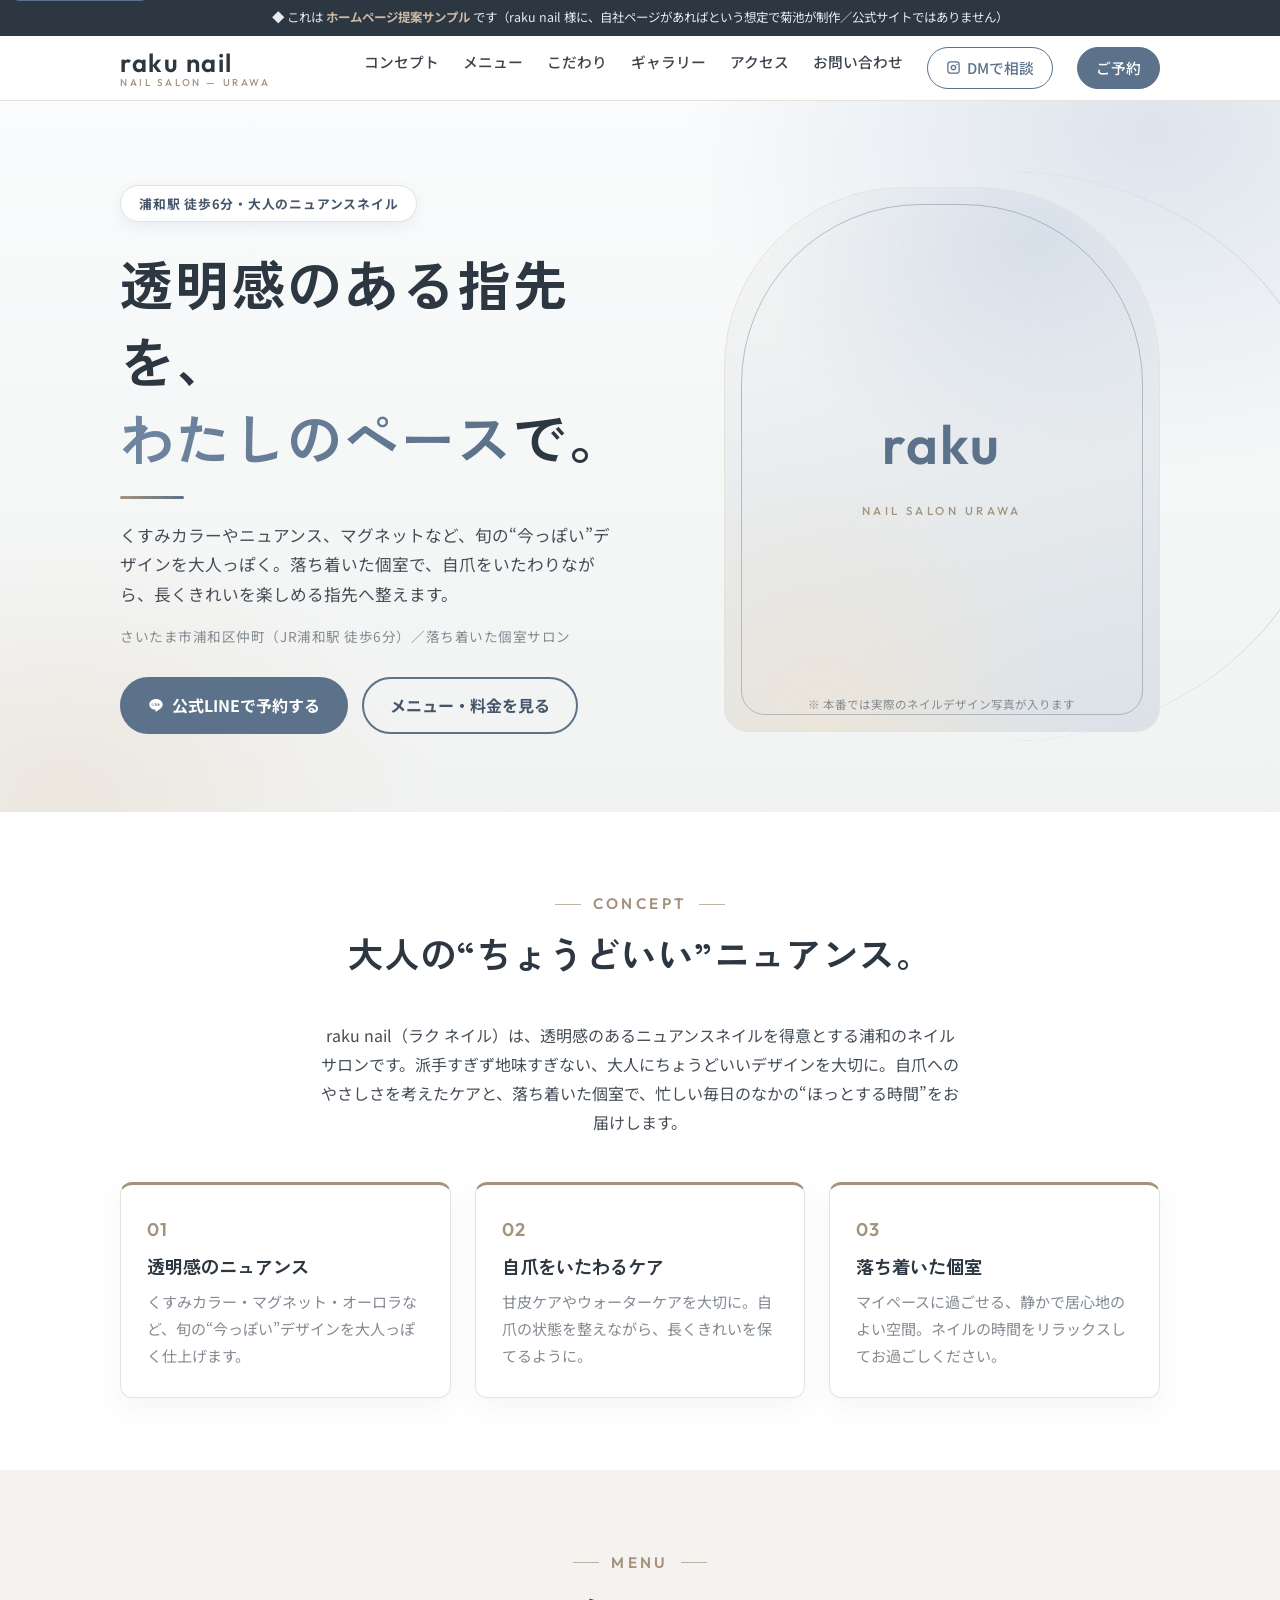
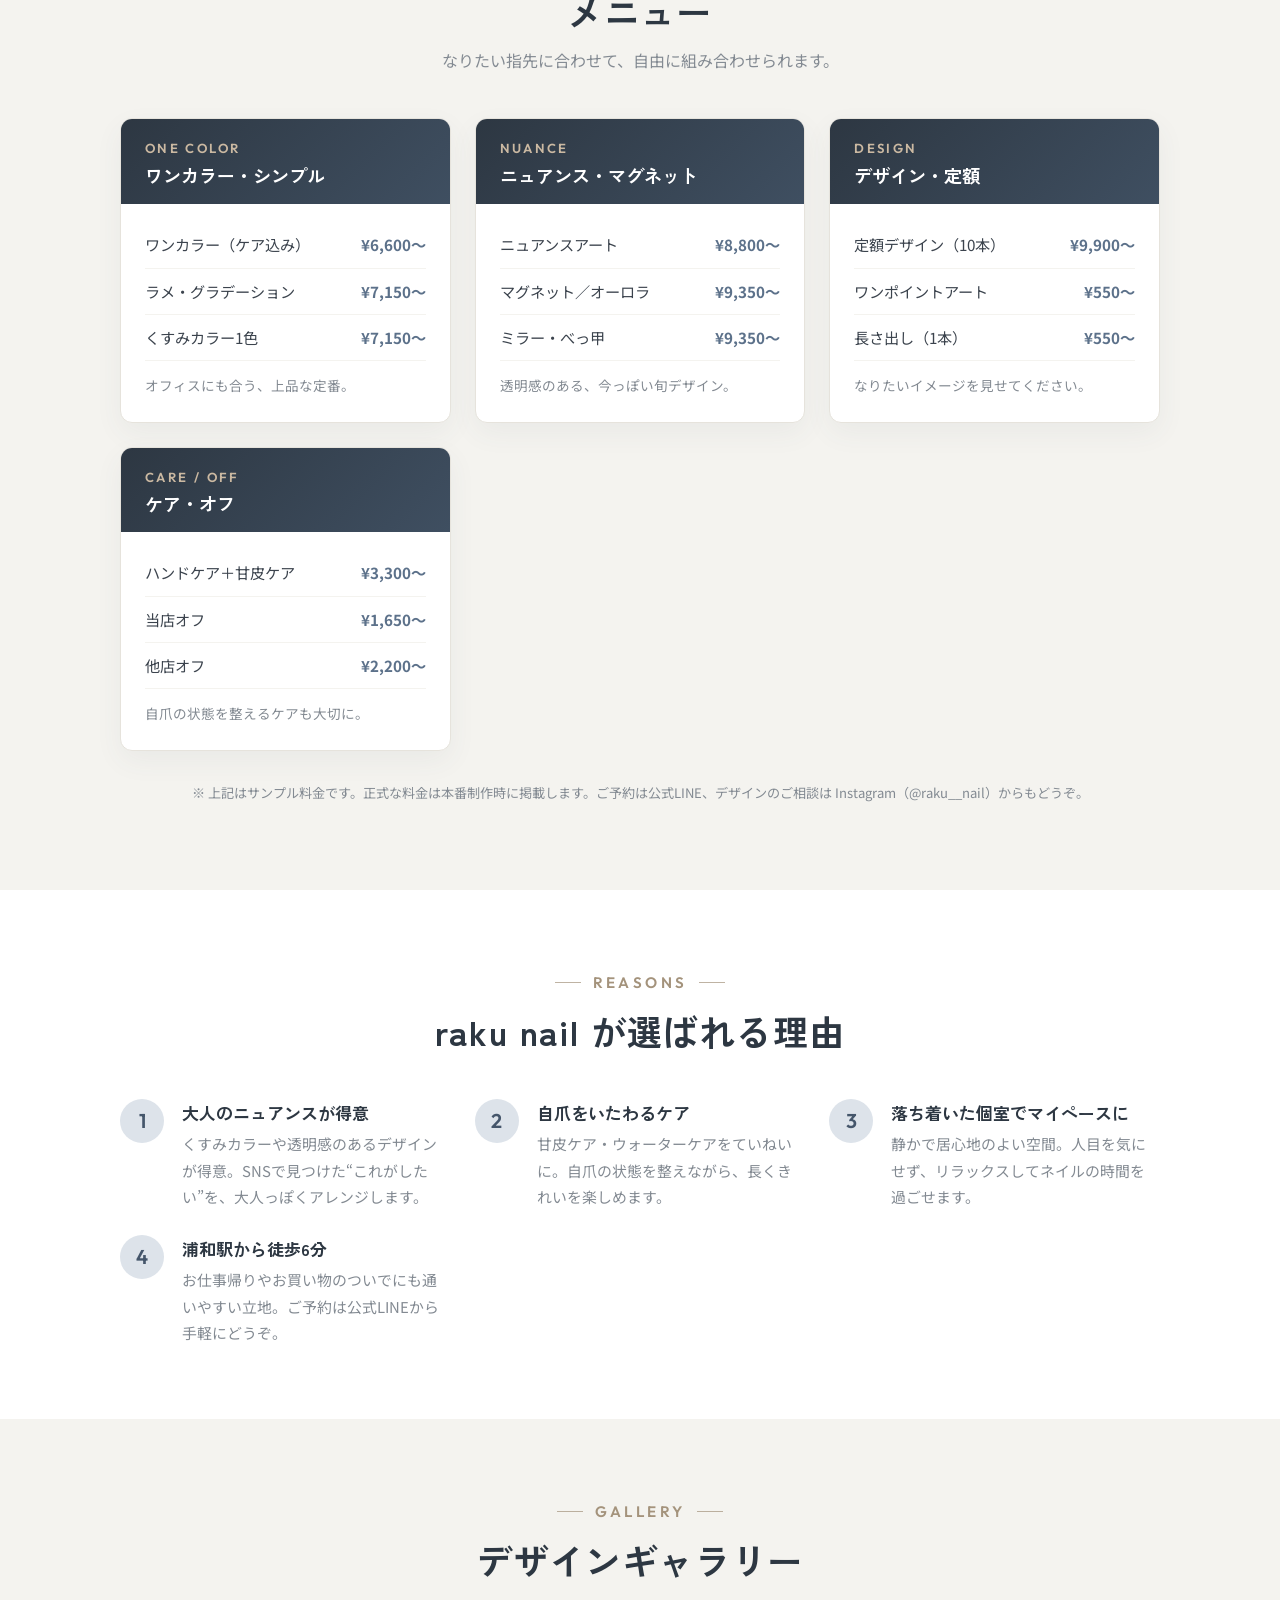
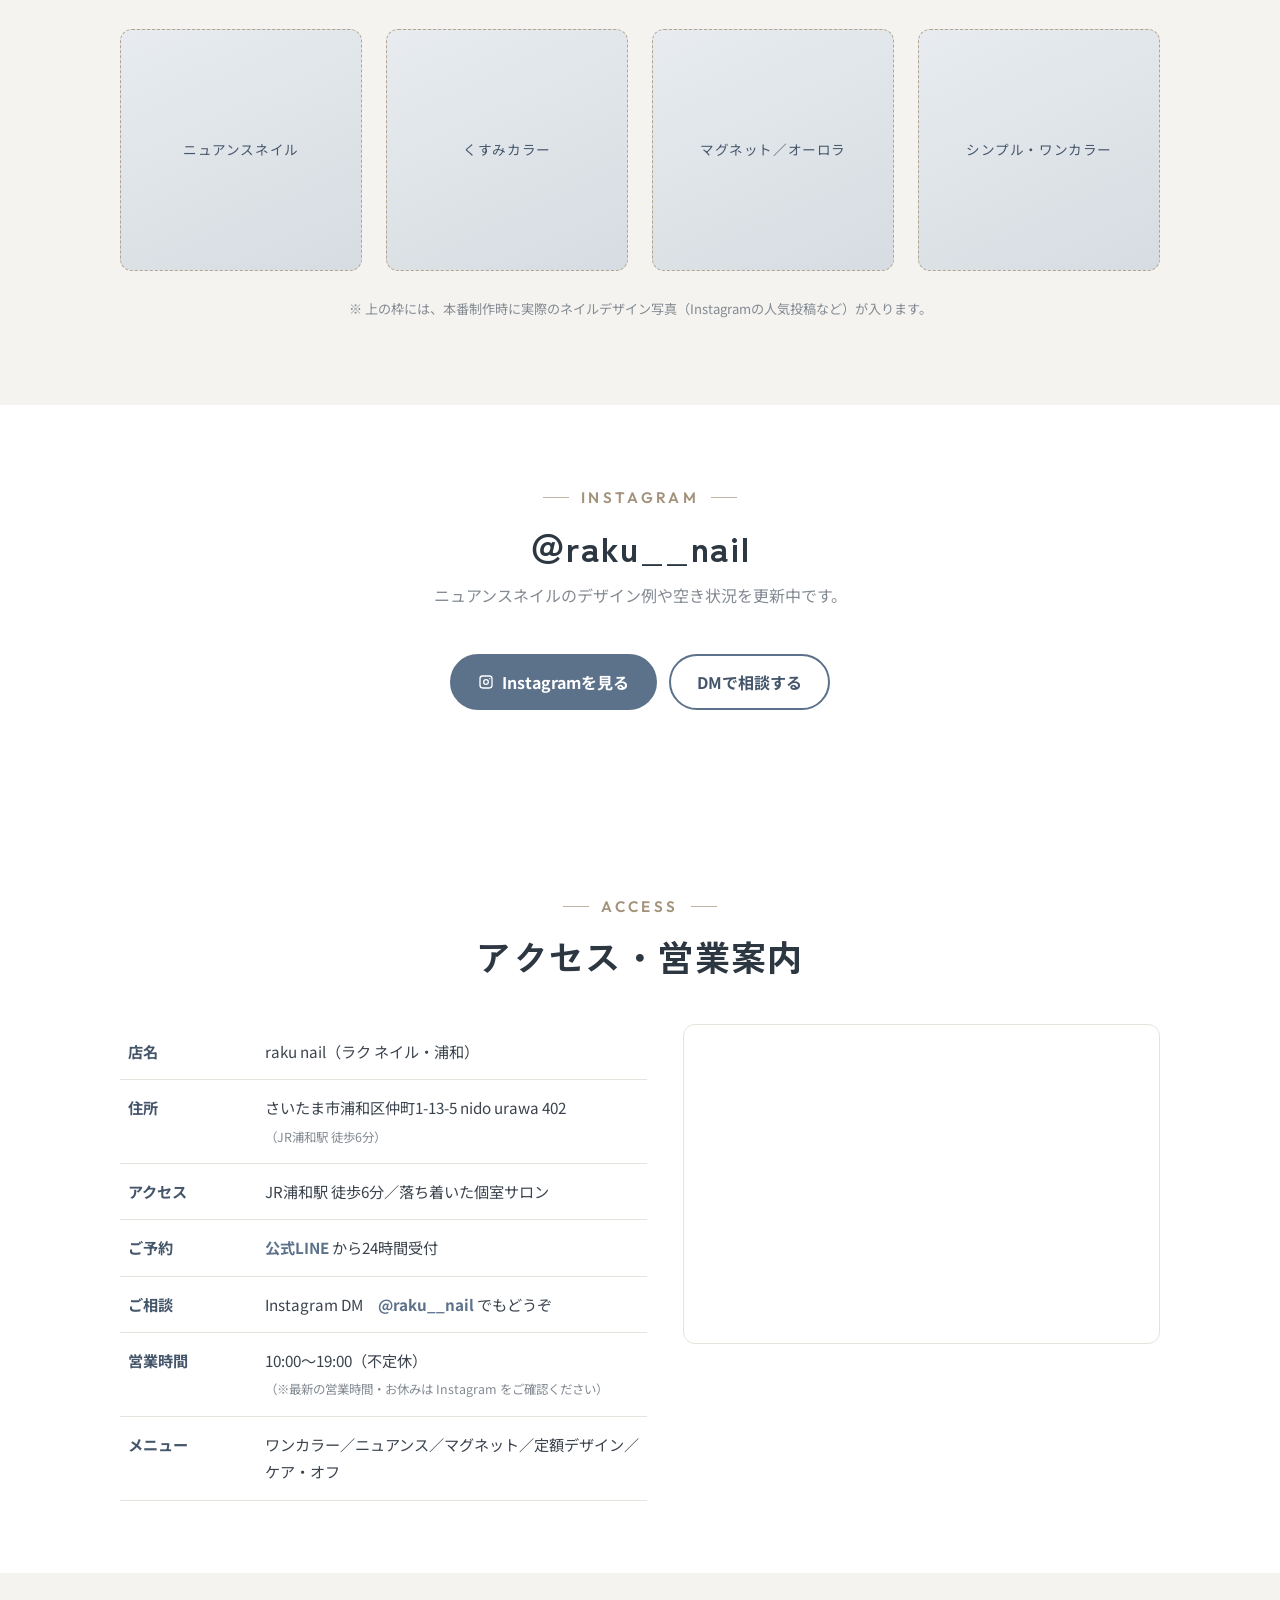
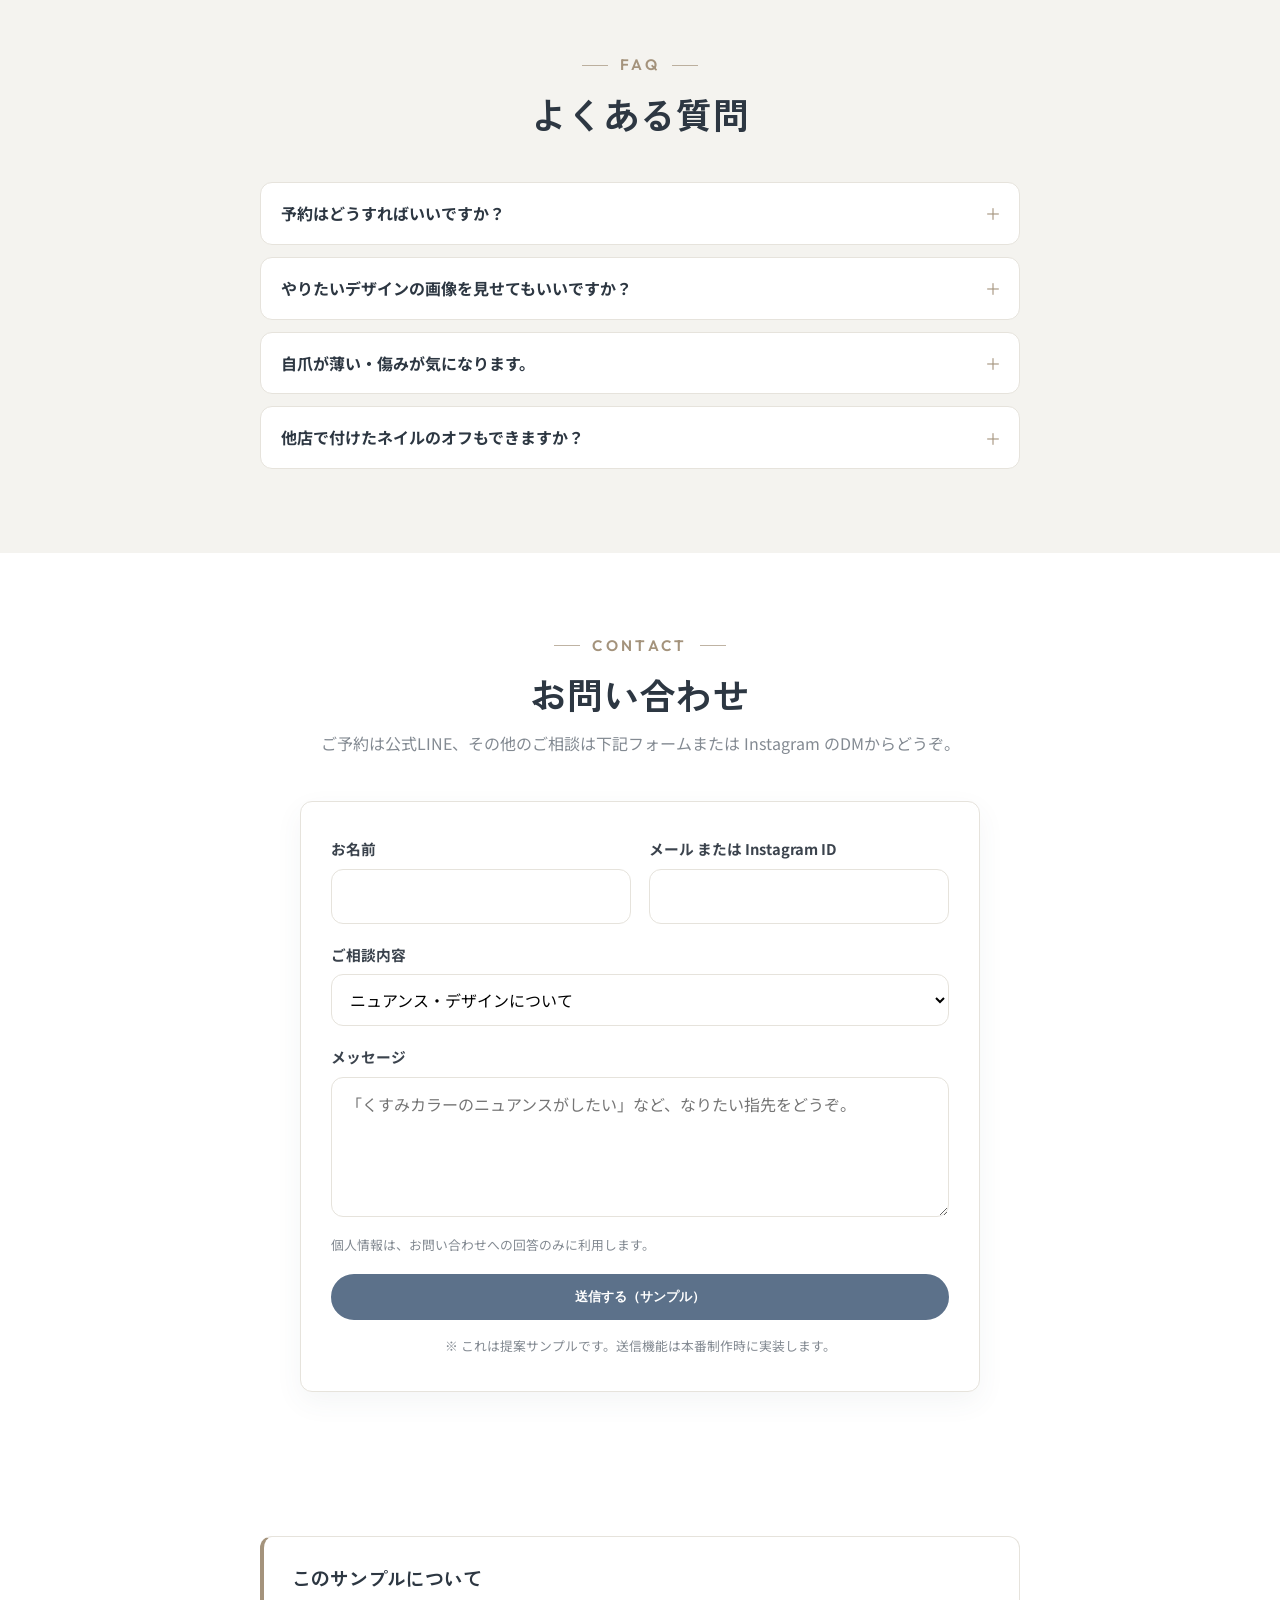
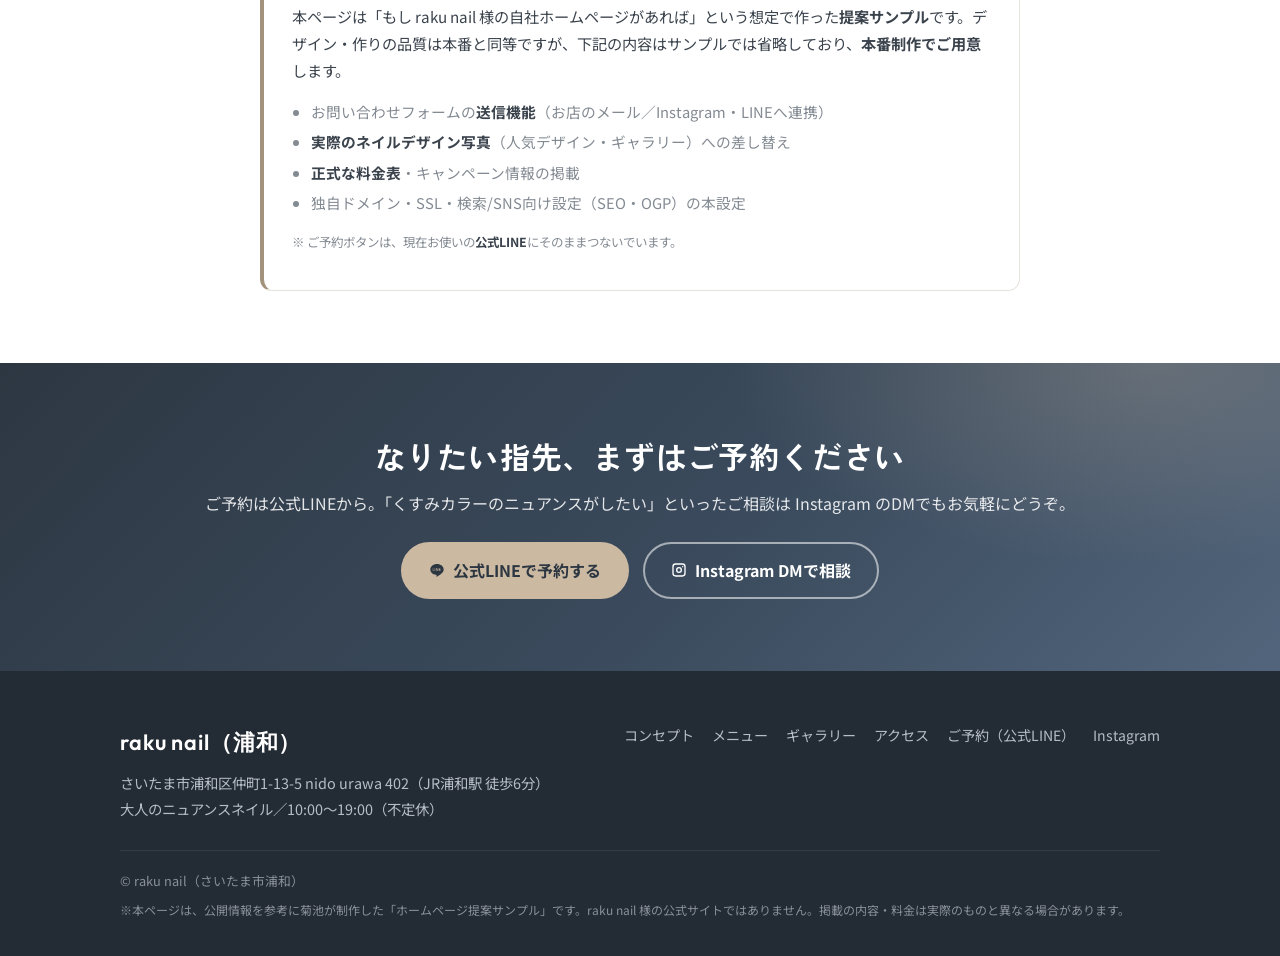
==== index.html @ 7e865f28 "Publish sample LP for direct-sales proposal Co-Authored-By: Claude Opus 4.8 <noreply@anthropic.com>" ====
<!DOCTYPE html>
<html lang="ja">
<head>
<meta charset="UTF-8">
<meta name="viewport" content="width=device-width, initial-scale=1.0">
<title>raku nail 浦和｜大人のニュアンスネイル - ホームページ提案サンプル</title>
<meta name="description" content="浦和駅 徒歩6分、透明感のあるニュアンスネイルが得意な大人のネイルサロン「raku nail」。落ち着いた個室で、自爪をいたわりながら旬のデザインを長くきれいに。※これは提案用サンプルです。">
<meta name="robots" content="noindex">
<meta property="og:type" content="website">
<meta property="og:title" content="raku nail 浦和｜大人のニュアンスネイル">
<meta property="og:description" content="浦和駅 徒歩6分。透明感のあるニュアンスネイルを、落ち着いた個室で。自爪にやさしく旬のデザインを。※ホームページ提案サンプル">
<meta property="og:url" content="https://nkikuchisg-commits.github.io/raku-nail-lp/">
<meta property="og:image" content="https://nkikuchisg-commits.github.io/raku-nail-lp/og-image.png">
<meta property="og:image:width" content="1200">
<meta property="og:image:height" content="630">
<meta name="twitter:card" content="summary_large_image">
<meta name="twitter:image" content="https://nkikuchisg-commits.github.io/raku-nail-lp/og-image.png">
<link rel="preconnect" href="https://fonts.googleapis.com">
<link rel="preconnect" href="https://fonts.gstatic.com" crossorigin>
<link href="https://fonts.googleapis.com/css2?family=Zen+Kaku+Gothic+Antique:wght@500;700&family=Outfit:wght@500;600&family=Noto+Sans+JP:wght@400;500;700&display=swap" rel="stylesheet">
<link rel="stylesheet" href="base.css">
<link rel="stylesheet" href="theme.css">
<link rel="stylesheet" href="instagram.css">
</head>
<body>

<svg width="0" height="0" style="position:absolute" aria-hidden="true">
  <symbol id="ig" viewBox="0 0 24 24"><path d="M7 2h10a5 5 0 0 1 5 5v10a5 5 0 0 1-5 5H7a5 5 0 0 1-5-5V7a5 5 0 0 1 5-5zm0 2a3 3 0 0 0-3 3v10a3 3 0 0 0 3 3h10a3 3 0 0 0 3-3V7a3 3 0 0 0-3-3H7zm5 3.5A4.5 4.5 0 1 1 7.5 12 4.5 4.5 0 0 1 12 7.5zm0 2A2.5 2.5 0 1 0 14.5 12 2.5 2.5 0 0 0 12 9.5zM17.5 6a1 1 0 1 1-1 1 1 1 0 0 1 1-1z"/></symbol>
  <symbol id="line" viewBox="0 0 24 24"><path d="M12 3C6.48 3 2 6.66 2 11.17c0 4.03 3.55 7.41 8.35 8.05.32.07.77.21.88.49.1.25.06.64.03.9l-.14.85c-.04.25-.2.99.87.54s5.77-3.4 7.87-5.82C21.36 14.6 22 12.96 22 11.17 22 6.66 17.52 3 12 3zM8.1 13.6H6.02a.28.28 0 0 1-.28-.28V9.2a.28.28 0 0 1 .56 0v3.84H8.1a.28.28 0 0 1 0 .56zm1.13-.28a.28.28 0 0 1-.56 0V9.2a.28.28 0 0 1 .56 0v4.12zm4.6 0a.28.28 0 0 1-.19.27h-.09a.28.28 0 0 1-.23-.11l-2.11-2.86v2.7a.28.28 0 0 1-.56 0V9.2a.28.28 0 0 1 .19-.26h.09a.28.28 0 0 1 .22.11l2.12 2.86V9.2a.28.28 0 0 1 .56 0v4.12zm3.2-2.34a.28.28 0 0 1 0 .56h-1.51v.97h1.51a.28.28 0 0 1 0 .56h-1.79a.28.28 0 0 1-.28-.28V9.2a.28.28 0 0 1 .28-.28h1.79a.28.28 0 0 1 0 .56h-1.51v.97h1.51z"/></symbol>
</svg>

<a class="skip-link" href="#main">本文へスキップ</a>

<div class="sample-note">
  ◆ これは <b>ホームページ提案サンプル</b> です（raku nail 様に、自社ページがあればという想定で菊池が制作／公式サイトではありません）
</div>

<header class="site-header">
  <div class="container header-inner">
    <div class="brand">
      <span class="name">raku nail</span>
      <span class="sub">Nail Salon — Urawa</span>
    </div>
    <nav id="site-nav" class="nav" aria-label="メインメニュー">
      <ul>
        <li><a href="#concept">コンセプト</a></li>
        <li><a href="#menu">メニュー</a></li>
        <li><a href="#reasons">こだわり</a></li>
        <li><a href="#gallery">ギャラリー</a></li>
        <li><a href="#access">アクセス</a></li>
        <li><a href="#contact">お問い合わせ</a></li>
        <li><a class="nav-cta nav-cta--sub" href="https://www.instagram.com/raku__nail/" target="_blank" rel="noopener"><svg aria-hidden="true"><use href="#ig"/></svg>DMで相談</a></li>
        <li><a class="nav-cta" href="https://line.me/R/ti/p/%40551bmwwe" target="_blank" rel="noopener">ご予約</a></li>
      </ul>
    </nav>
    <button class="menu-toggle" aria-controls="site-nav" aria-expanded="false" aria-label="メニューを開く">
      <span></span><span></span><span></span>
    </button>
  </div>
</header>

<main id="main">

  <!-- HERO -->
  <section class="hero">
    <div class="hero-wave" aria-hidden="true"></div>
    <div class="container">
      <div class="hero-grid">
        <div>
          <span class="hero-badge">浦和駅 徒歩6分・大人のニュアンスネイル</span>
          <h1>透明感のある指先を、<br><span class="accent">わたしのペース</span>で。</h1>
          <div class="rule"></div>
          <p class="lead">くすみカラーやニュアンス、マグネットなど、旬の“今っぽい”デザインを大人っぽく。落ち着いた個室で、自爪をいたわりながら、長くきれいを楽しめる指先へ整えます。</p>
          <p class="meta">さいたま市浦和区仲町（JR浦和駅 徒歩6分）／落ち着いた個室サロン</p>
          <div class="hero-cta">
            <a class="btn" href="https://line.me/R/ti/p/%40551bmwwe" target="_blank" rel="noopener"><svg aria-hidden="true"><use href="#line"/></svg>公式LINEで予約する</a>
            <a class="btn btn--outline" href="#menu">メニュー・料金を見る</a>
          </div>
        </div>
        <div class="hero-art reveal" role="img" aria-label="raku nail イメージ（本番では実際のネイルデザイン写真が入ります）">
          <div class="mark"><span class="bc">raku</span><small>nail salon urawa</small></div>
          <div class="photo-note">※ 本番では実際のネイルデザイン写真が入ります</div>
        </div>
      </div>
    </div>
  </section>

  <!-- CONCEPT -->
  <section class="section" id="concept">
    <div class="container">
      <div class="sec-head center reveal">
        <span class="en">Concept</span>
        <h2>大人の“ちょうどいい”ニュアンス。</h2>
      </div>
      <p class="concept-lead reveal">raku nail（ラク ネイル）は、透明感のあるニュアンスネイルを得意とする浦和のネイルサロンです。派手すぎず地味すぎない、大人にちょうどいいデザインを大切に。自爪へのやさしさを考えたケアと、落ち着いた個室で、忙しい毎日のなかの“ほっとする時間”をお届けします。</p>
      <div class="grid" style="--min:260px">
        <div class="point reveal"><span class="no">01</span><h3>透明感のニュアンス</h3><p>くすみカラー・マグネット・オーロラなど、旬の“今っぽい”デザインを大人っぽく仕上げます。</p></div>
        <div class="point reveal"><span class="no">02</span><h3>自爪をいたわるケア</h3><p>甘皮ケアやウォーターケアを大切に。自爪の状態を整えながら、長くきれいを保てるように。</p></div>
        <div class="point reveal"><span class="no">03</span><h3>落ち着いた個室</h3><p>マイペースに過ごせる、静かで居心地のよい空間。ネイルの時間をリラックスしてお過ごしください。</p></div>
      </div>
    </div>
  </section>

  <!-- MENU -->
  <section class="section section--alt" id="menu">
    <div class="container">
      <div class="sec-head center reveal">
        <span class="en">Menu</span>
        <h2>メニュー</h2>
        <p>なりたい指先に合わせて、自由に組み合わせられます。</p>
      </div>
      <div class="grid" style="--min:280px">
        <div class="m-card reveal">
          <div class="m-top"><span class="en">One Color</span><h3>ワンカラー・シンプル</h3></div>
          <div class="m-body">
            <ul>
              <li><span>ワンカラー（ケア込み）</span><span class="price">¥6,600〜</span></li>
              <li><span>ラメ・グラデーション</span><span class="price">¥7,150〜</span></li>
              <li><span>くすみカラー1色</span><span class="price">¥7,150〜</span></li>
            </ul>
            <p class="m-note">オフィスにも合う、上品な定番。</p>
          </div>
        </div>
        <div class="m-card reveal">
          <div class="m-top"><span class="en">Nuance</span><h3>ニュアンス・マグネット</h3></div>
          <div class="m-body">
            <ul>
              <li><span>ニュアンスアート</span><span class="price">¥8,800〜</span></li>
              <li><span>マグネット／オーロラ</span><span class="price">¥9,350〜</span></li>
              <li><span>ミラー・べっ甲</span><span class="price">¥9,350〜</span></li>
            </ul>
            <p class="m-note">透明感のある、今っぽい旬デザイン。</p>
          </div>
        </div>
        <div class="m-card reveal">
          <div class="m-top"><span class="en">Design</span><h3>デザイン・定額</h3></div>
          <div class="m-body">
            <ul>
              <li><span>定額デザイン（10本）</span><span class="price">¥9,900〜</span></li>
              <li><span>ワンポイントアート</span><span class="price">¥550〜</span></li>
              <li><span>長さ出し（1本）</span><span class="price">¥550〜</span></li>
            </ul>
            <p class="m-note">なりたいイメージを見せてください。</p>
          </div>
        </div>
        <div class="m-card reveal">
          <div class="m-top"><span class="en">Care / Off</span><h3>ケア・オフ</h3></div>
          <div class="m-body">
            <ul>
              <li><span>ハンドケア＋甘皮ケア</span><span class="price">¥3,300〜</span></li>
              <li><span>当店オフ</span><span class="price">¥1,650〜</span></li>
              <li><span>他店オフ</span><span class="price">¥2,200〜</span></li>
            </ul>
            <p class="m-note">自爪の状態を整えるケアも大切に。</p>
          </div>
        </div>
      </div>
      <p class="price-caption">※ 上記はサンプル料金です。正式な料金は本番制作時に掲載します。ご予約は公式LINE、デザインのご相談は Instagram（@raku__nail）からもどうぞ。</p>
    </div>
  </section>

  <!-- REASONS -->
  <section class="section" id="reasons">
    <div class="container">
      <div class="sec-head center reveal">
        <span class="en">Reasons</span>
        <h2>raku nail が選ばれる理由</h2>
      </div>
      <div class="grid" style="--min:300px">
        <div class="reason reveal"><div class="num">1</div><div><h3>大人のニュアンスが得意</h3><p>くすみカラーや透明感のあるデザインが得意。SNSで見つけた“これがしたい”を、大人っぽくアレンジします。</p></div></div>
        <div class="reason reveal"><div class="num">2</div><div><h3>自爪をいたわるケア</h3><p>甘皮ケア・ウォーターケアをていねいに。自爪の状態を整えながら、長くきれいを楽しめます。</p></div></div>
        <div class="reason reveal"><div class="num">3</div><div><h3>落ち着いた個室でマイペースに</h3><p>静かで居心地のよい空間。人目を気にせず、リラックスしてネイルの時間を過ごせます。</p></div></div>
        <div class="reason reveal"><div class="num">4</div><div><h3>浦和駅から徒歩6分</h3><p>お仕事帰りやお買い物のついでにも通いやすい立地。ご予約は公式LINEから手軽にどうぞ。</p></div></div>
      </div>
    </div>
  </section>

  <!-- GALLERY -->
  <section class="section section--alt" id="gallery">
    <div class="container">
      <div class="sec-head center reveal">
        <span class="en">Gallery</span>
        <h2>デザインギャラリー</h2>
      </div>
      <div class="grid" style="--min:180px">
        <div class="gallery-tile reveal">ニュアンスネイル</div>
        <div class="gallery-tile reveal">くすみカラー</div>
        <div class="gallery-tile reveal">マグネット／オーロラ</div>
        <div class="gallery-tile reveal">シンプル・ワンカラー</div>
      </div>
      <p class="gallery-note">※ 上の枠には、本番制作時に実際のネイルデザイン写真（Instagramの人気投稿など）が入ります。</p>
    </div>
  </section>

  <!-- INSTAGRAM -->
  <section class="section" id="instagram" aria-labelledby="ig-title">
    <div class="container">
      <div class="sec-head center reveal">
        <span class="en">Instagram</span>
        <h2 id="ig-title">＠raku__nail</h2>
        <p>ニュアンスネイルのデザイン例や空き状況を更新中です。</p>
      </div>
      <div class="ig-actions reveal" style="justify-content:center">
        <a class="btn" href="https://www.instagram.com/raku__nail/" target="_blank" rel="noopener"><svg aria-hidden="true"><use href="#ig"/></svg>Instagramを見る</a>
        <a class="btn btn--outline" href="https://www.instagram.com/raku__nail/" target="_blank" rel="noopener">DMで相談する</a>
      </div>
      <!-- ② 本番では、raku nail 様の人気投稿URLをいただき、下の .ig-embeds に blockquote を追加します -->
      <div class="ig-embeds reveal"></div>
    </div>
  </section>

  <!-- ACCESS -->
  <section class="section" id="access">
    <div class="container">
      <div class="sec-head center reveal">
        <span class="en">Access</span>
        <h2>アクセス・営業案内</h2>
      </div>
      <div class="access-grid">
        <div class="reveal">
          <table class="info-table">
            <tbody>
              <tr><th>店名</th><td>raku nail（ラク ネイル・浦和）</td></tr>
              <tr><th>住所</th><td>さいたま市浦和区仲町1-13-5 nido urawa 402<br><span class="small-note">（JR浦和駅 徒歩6分）</span></td></tr>
              <tr><th>アクセス</th><td>JR浦和駅 徒歩6分／落ち着いた個室サロン</td></tr>
              <tr><th>ご予約</th><td><a href="https://line.me/R/ti/p/%40551bmwwe" target="_blank" rel="noopener">公式LINE</a> から24時間受付</td></tr>
              <tr><th>ご相談</th><td>Instagram DM　<a href="https://www.instagram.com/raku__nail/" target="_blank" rel="noopener">@raku__nail</a> でもどうぞ</td></tr>
              <tr><th>営業時間</th><td>10:00〜19:00（不定休）<br><span class="small-note">（※最新の営業時間・お休みは Instagram をご確認ください）</span></td></tr>
              <tr><th>メニュー</th><td>ワンカラー／ニュアンス／マグネット／定額デザイン／ケア・オフ</td></tr>
            </tbody>
          </table>
        </div>
        <div class="reveal">
          <iframe class="map-frame" loading="lazy" referrerpolicy="no-referrer-when-downgrade"
            src="https://maps.google.com/maps?q=%E6%B5%A6%E5%92%8C%E5%8C%BA%E4%BB%B2%E7%94%BA1-13-5&output=embed"
            title="浦和区仲町 周辺の地図"></iframe>
        </div>
      </div>
    </div>
  </section>

  <!-- FAQ -->
  <section class="section section--alt" id="faq">
    <div class="container">
      <div class="sec-head center reveal">
        <span class="en">FAQ</span>
        <h2>よくある質問</h2>
      </div>
      <div class="faq reveal">
        <details class="faq-item">
          <summary>予約はどうすればいいですか？</summary>
          <div class="a"><b>公式LINEから24時間ご予約いただけます。</b>ご希望の日時・メニュー・イメージを送っていただければ折り返しご案内します。デザインの相談だけでも、Instagram のDMからお気軽にどうぞ。</div>
        </details>
        <details class="faq-item">
          <summary>やりたいデザインの画像を見せてもいいですか？</summary>
          <div class="a"><b>はい、ぜひお持ちください。</b>「これがしたい」を見せていただくのが一番スムーズです。くすみカラーやニュアンスなど、あなたの手に似合う大人っぽいアレンジでご提案します。</div>
        </details>
        <details class="faq-item">
          <summary>自爪が薄い・傷みが気になります。</summary>
          <div class="a"><b>自爪をいたわるケアを大切にしているので、状態を見ながらていねいに施術します。</b>甘皮ケアやウォーターケアで整えつつ、負担の少ない方法をご提案します。気になる点はご相談ください。</div>
        </details>
        <details class="faq-item">
          <summary>他店で付けたネイルのオフもできますか？</summary>
          <div class="a"><b>はい、他店で付けられたジェルのオフも承っています。</b>爪の状態を確認しながら丁寧にオフします。オフだけのご利用も歓迎です。お気軽にご相談ください。</div>
        </details>
      </div>
    </div>
  </section>

  <!-- CONTACT -->
  <section class="section" id="contact">
    <div class="container">
      <div class="sec-head center reveal">
        <span class="en">Contact</span>
        <h2>お問い合わせ</h2>
        <p>ご予約は公式LINE、その他のご相談は下記フォームまたは Instagram のDMからどうぞ。</p>
      </div>
      <div class="form-wrap reveal">
        <p id="form-msg" class="form-msg" role="status" tabindex="-1" hidden>ありがとうございます。これは提案サンプルのため送信は行われません（本番では入力内容がお店に届くよう実装します）。</p>
        <form id="contact-form" novalidate>
          <div class="form-row">
            <div class="field">
              <label for="cf-name">お名前</label>
              <input id="cf-name" name="name" type="text" autocomplete="name" required>
            </div>
            <div class="field">
              <label for="cf-contact">メール または Instagram ID</label>
              <input id="cf-contact" name="contact" type="text" autocomplete="email" required>
            </div>
          </div>
          <div class="field">
            <label for="cf-menu">ご相談内容</label>
            <select id="cf-menu" name="menu">
              <option>ニュアンス・デザインについて</option>
              <option>ワンカラー・シンプルについて</option>
              <option>自爪ケア・オフについて</option>
              <option>料金・予約について</option>
              <option>その他</option>
            </select>
          </div>
          <div class="field">
            <label for="cf-msg">メッセージ</label>
            <textarea id="cf-msg" name="message" placeholder="「くすみカラーのニュアンスがしたい」など、なりたい指先をどうぞ。"></textarea>
            <p class="form-hint">個人情報は、お問い合わせへの回答のみに利用します。</p>
          </div>
          <button class="btn" type="submit" style="width:100%">送信する（サンプル）</button>
          <p class="form-note">※ これは提案サンプルです。送信機能は本番制作時に実装します。</p>
        </form>
      </div>
    </div>
  </section>

  <!-- 本番で実装する機能（注意書き） -->
  <section class="section" id="about-sample">
    <div class="container">
      <div class="prod-note reveal">
        <h3>このサンプルについて</h3>
        <p class="lead">本ページは「もし raku nail 様の自社ホームページがあれば」という想定で作った<b>提案サンプル</b>です。デザイン・作りの品質は本番と同等ですが、下記の内容はサンプルでは省略しており、<b>本番制作でご用意</b>します。</p>
        <ul>
          <li>お問い合わせフォームの<b>送信機能</b>（お店のメール／Instagram・LINEへ連携）</li>
          <li><b>実際のネイルデザイン写真</b>（人気デザイン・ギャラリー）への差し替え</li>
          <li><b>正式な料金表</b>・キャンペーン情報の掲載</li>
          <li>独自ドメイン・SSL・検索/SNS向け設定（SEO・OGP）の本設定</li>
        </ul>
        <p class="small-note" style="margin-top:14px">※ ご予約ボタンは、現在お使いの<b>公式LINE</b>にそのままつないでいます。</p>
      </div>
    </div>
  </section>

  <!-- CTA -->
  <section class="section cta-band">
    <div class="container">
      <h2>なりたい指先、まずはご予約ください</h2>
      <p>ご予約は公式LINEから。「くすみカラーのニュアンスがしたい」といったご相談は Instagram のDMでもお気軽にどうぞ。</p>
      <div class="cta-actions">
        <a class="btn" href="https://line.me/R/ti/p/%40551bmwwe" target="_blank" rel="noopener"><svg aria-hidden="true"><use href="#line"/></svg>公式LINEで予約する</a>
        <a class="btn btn--ghost" href="https://www.instagram.com/raku__nail/" target="_blank" rel="noopener"><svg aria-hidden="true"><use href="#ig"/></svg>Instagram DMで相談</a>
      </div>
    </div>
  </section>

</main>

<footer>
  <div class="container">
    <div class="foot-top">
      <div>
        <div class="name">raku nail（浦和）</div>
        <div>さいたま市浦和区仲町1-13-5 nido urawa 402（JR浦和駅 徒歩6分）<br>大人のニュアンスネイル／10:00〜19:00（不定休）</div>
      </div>
      <div class="foot-links">
        <a href="#concept">コンセプト</a>
        <a href="#menu">メニュー</a>
        <a href="#gallery">ギャラリー</a>
        <a href="#access">アクセス</a>
        <a href="https://line.me/R/ti/p/%40551bmwwe" target="_blank" rel="noopener">ご予約（公式LINE）</a>
        <a href="https://www.instagram.com/raku__nail/" target="_blank" rel="noopener">Instagram</a>
      </div>
    </div>
    <div class="foot-bottom">
      © raku nail（さいたま市浦和）
      <div class="disc">※本ページは、公開情報を参考に菊池が制作した「ホームページ提案サンプル」です。raku nail 様の公式サイトではありません。掲載の内容・料金は実際のものと異なる場合があります。</div>
    </div>
  </div>
</footer>

<script src="app.js"></script>
<script src="instagram.js" defer></script>
</body>
</html>
---- base.css ----
/* =============================================================
   base.css  —  品質スカフォールド（デザイン中立）
   -------------------------------------------------------------
   これは「見た目」ではなく「作りの丁寧さ（品質の下限）」を共有する土台。
   ・色やレイアウトはここでは決めない → 各プロジェクトで毎回設計する
   ・ここに入っているのは：リセット / 色トークンの空枠 / アクセシビリティ /
     コンテナ / レスポンシブ・グリッドの仕組み / フォームの作り込み だけ
   使い方：このファイルを読み込み、下の「1. 色トークン」を毎回埋めてから、
           プロジェクト専用の theme.css（カード・ヒーロー等の見た目）を別に書く。
   ============================================================= */

/* ===== 1. 色トークン（★毎回ここだけ変える。今は無彩色のプレースホルダ） ===== */
:root {
  /* ブランド色（TODO: このプロジェクトの色に変更する） */
  --brand:        #444;      /* 主役の色（ボタン・見出し等） */
  --brand-dark:   #222;      /* hover・濃いめ */
  --brand-light:  #eee;      /* 淡い背景・フォーカスの輪郭 */
  --accent-bg:    #f6f6f6;   /* 交互セクションの背景 */

  /* 文字・罫線（通常はこのままでOK） */
  --text:  #232323;
  --muted: #6b6b6b;
  --line:  #e3e3df;
  --white: #fff;

  /* レイアウト・共通値 */
  --max:     1080px;   /* コンテンツ最大幅 */
  --gap:     24px;     /* 標準の余白 */
  --radius:  8px;      /* 角丸 */
  --tap:     44px;     /* 指で押せる最小サイズ（アクセシビリティ） */
  --font:    "Noto Sans JP", system-ui, sans-serif;
}

/* ===== 2. リセット・土台 ===== */
* { box-sizing: border-box; }
html { -webkit-text-size-adjust: 100%; }
body {
  margin: 0;
  font-family: var(--font);
  color: var(--text);
  line-height: 1.8;
  background: var(--white);
}
img, svg, video { max-width: 100%; height: auto; display: block; }
a { color: var(--brand-dark); text-decoration: none; }
a:hover { text-decoration: underline; }
h1, h2, h3 { line-height: 1.4; }

/* ===== 3. アクセシビリティ（“ちゃんと作った感”が出る所） ===== */
/* キーボード操作時だけ見えるフォーカスの輪郭 */
:focus-visible { outline: 3px solid var(--brand); outline-offset: 2px; }
/* 画面には出さず読み上げ用に残す（skipリンク等） */
.visually-hidden {
  position: absolute; width: 1px; height: 1px; overflow: hidden;
  clip: rect(0 0 0 0); white-space: nowrap;
}
/* 本文へ飛ぶスキップリンク（Tabで最初に出る） */
.skip-link {
  position: absolute; left: 8px; top: -48px; z-index: 200;
  background: var(--brand); color: #fff; padding: 10px 16px; border-radius: var(--radius);
  transition: top .2s;
}
.skip-link:focus { top: 8px; text-decoration: none; }
/* 動きを減らす設定の人にはアニメを止める */
@media (prefers-reduced-motion: reduce) {
  * { animation: none !important; transition: none !important; scroll-behavior: auto !important; }
}

/* ===== 4. レイアウト部品（見た目ではなく“仕組み”） ===== */
.container { width: 100%; max-width: var(--max); margin: 0 auto; padding: 0 20px; }
.section  { padding: 72px 0; }
.section--alt { background: var(--accent-bg); }

/* 自動で列が折り返すグリッド（ブレイクポイント不要でスマホでも崩れない）
   1枚の最小幅を --min で調整（既定 280px）。狭くなると自動で1列になる。 */
.grid {
  display: grid;
  gap: var(--gap);
  grid-template-columns: repeat(auto-fit, minmax(min(100%, var(--min, 280px)), 1fr));
}

/* ===== 5. ボタン（色はトークン任せ・最低限の押しやすさだけ担保） ===== */
.btn {
  display: inline-flex; align-items: center; justify-content: center;
  min-height: var(--tap); padding: 12px 26px;
  border-radius: var(--radius); font-weight: 700;
  background: var(--brand); color: #fff; border: 2px solid var(--brand);
  cursor: pointer; transition: background .2s, color .2s;
}
.btn:hover { background: var(--brand-dark); border-color: var(--brand-dark); text-decoration: none; color: #fff; }
.btn--outline { background: transparent; color: var(--brand-dark); }
.btn--outline:hover { background: var(--brand); color: #fff; }

/* ===== 6. フォーム（入力の作り込み＝フォーカスリング・押しやすさ） ===== */
label { display: block; font-weight: 700; margin-bottom: 6px; }
input, textarea, select {
  width: 100%; min-height: var(--tap); padding: 12px 14px;
  border: 1px solid var(--line); border-radius: var(--radius);
  font: inherit; background: #fff;
}
textarea { min-height: 140px; }
input:focus, textarea:focus, select:focus {
  outline: none; border-color: var(--brand);
  box-shadow: 0 0 0 3px var(--brand-light);   /* ブランド色の淡い輪郭 */
}

/* ===== 7. ヘッダー＋ハンバーガー（“実際に動く”ナビの仕組み） ===== */
/* 見た目は最小限。色はトークン。開閉の動作は app.js が担当。 */
.site-header {
  position: sticky; top: 0; z-index: 100;
  background: rgba(255,255,255,.96); backdrop-filter: blur(4px);
  border-bottom: 1px solid var(--line);
}
.header-inner { display: flex; align-items: center; justify-content: space-between; min-height: 64px; }
.nav ul { list-style: none; display: flex; gap: 24px; margin: 0; padding: 0; }
.nav a { color: var(--text); font-weight: 500; }

.menu-toggle {
  display: none; width: var(--tap); height: var(--tap);
  background: none; border: 0; padding: 10px; cursor: pointer;
}
.menu-toggle span { display: block; height: 2px; background: var(--text); margin: 5px 0; transition: .3s; }
.menu-toggle[aria-expanded="true"] span:nth-child(1) { transform: translateY(7px) rotate(45deg); }
.menu-toggle[aria-expanded="true"] span:nth-child(2) { opacity: 0; }
.menu-toggle[aria-expanded="true"] span:nth-child(3) { transform: translateY(-7px) rotate(-45deg); }

@media (max-width: 1024px) {
  .menu-toggle { display: block; }
  .nav {
    position: absolute; top: 100%; left: 0; right: 0;
    background: #fff; border-bottom: 1px solid var(--line);
    max-height: 0; overflow: hidden; transition: max-height .3s;
  }
  .nav.is-open { max-height: 80vh; overflow-y: auto; }
  .nav ul { flex-direction: column; gap: 0; }
  .nav li + li { border-top: 1px solid var(--line); }
  .nav a { display: block; padding: 16px 20px; }
}
---- theme.css ----
/* =============================================================
   theme.css — raku nail 浦和 専用デザイン
   方向：透明感・涼しげ（大人のニュアンスネイル）
   配色：スモーキーブルーグレー × グレージュ × ホワイト
   フォント：Zen Kaku Gothic Antique（やわらかな現代ゴシック）× Outfit（英字）
   ============================================================= */

:root {
  --brand:       #5c718a;   /* スモーキーブルーグレー（ボタン・主役／白地で可読） */
  --brand-dark:  #45566b;   /* hover・濃いめ */
  --brand-light: #dde3ea;   /* 淡いブルーグレー（フォーカス輪郭・淡背景） */
  --accent-bg:   #f4f3ef;   /* 交互セクションの背景（ソフトグレージュ） */
  --gold:        #a4937c;   /* 差し色（グレージュ・トープ／罫線・EN） */
  --ink:         #2d3742;   /* 見出しの濃色（チャコールブルー） */
  --text:        #3b434d;
  --muted:       #838a92;
  --line:        #e6e3dc;
  --radius:      12px;
  --font:        "Noto Sans JP", system-ui, sans-serif;
  --font-head:   "Zen Kaku Gothic Antique", system-ui, sans-serif;
  --font-en:     "Outfit", sans-serif;
}

::selection { background: var(--brand-light); }

.sample-note { background: var(--ink); color: #e7ebef; font-size: .78rem; text-align: center; padding: 8px 14px; line-height: 1.6; }
.sample-note b { color: #cbb9a2; }

.brand { display: flex; flex-direction: column; line-height: 1.15; }
.brand .name { font-family: var(--font-en); font-size: 1.6rem; letter-spacing: .06em; color: var(--ink); font-weight: 600; }
.brand .sub { font-family: var(--font-en); font-size: .62rem; letter-spacing: .26em; text-transform: uppercase; color: var(--gold); font-weight: 500; }
.nav a { font-size: .92rem; }
.nav-cta { display: inline-flex; align-items: center; gap: 6px; background: var(--brand); color: #fff !important; border: 1.5px solid var(--brand); padding: 7px 18px; border-radius: 999px; font-weight: 700; }
.nav-cta:hover { background: var(--brand-dark); border-color: var(--brand-dark); text-decoration: none; }
.nav-cta svg { width: 15px; height: 15px; fill: currentColor; }
.nav-cta--sub { background: #fff; color: var(--brand) !important; }
.nav-cta--sub:hover { background: var(--brand-light); border-color: var(--brand); color: var(--brand-dark) !important; }
@media (max-width: 1024px) { .nav-cta { background: none; border: 0; border-radius: 0; padding: 16px 20px; justify-content: flex-start; color: var(--brand) !important; } .nav-cta--sub { background: none; } }

.sec-head { margin-bottom: 44px; }
.sec-head.center { text-align: center; }
.sec-head .en { display: block; font-family: var(--font-en); font-weight: 600; letter-spacing: .22em; text-transform: uppercase; font-size: .95rem; color: var(--gold); margin-bottom: 10px; }
.sec-head.center .en { display: inline-flex; align-items: center; gap: 12px; }
.sec-head.center .en::before, .sec-head.center .en::after { content: ""; display: inline-block; width: 26px; height: 1px; background: var(--gold); opacity: .7; }
.sec-head h2 { font-family: var(--font-head); font-size: clamp(1.55rem, 4vw, 2.2rem); font-weight: 700; margin: 0 0 10px; letter-spacing: .04em; color: var(--ink); }
.sec-head p { color: var(--muted); margin: 0; }
.small-note { font-size: .78rem; color: var(--muted); }

.hero { position: relative; overflow: hidden; background: #fafbfc; }
.hero-wave { position: absolute; inset: 0; pointer-events: none; background: radial-gradient(66% 88% at 90% 4%, #dde4ec 0%, transparent 55%), radial-gradient(58% 74% at 5% 98%, #ece7df 0%, transparent 50%), linear-gradient(180deg, #fafbfc 0%, #f1f3f2 100%); }
.hero-wave::after { content: ""; position: absolute; right: -4%; top: 10%; width: 42%; height: 80%; border-right: 1.5px solid rgba(92,113,138,.28); border-radius: 0 60% 60% 0 / 0 50% 50% 0; }
.hero-grid { position: relative; display: grid; grid-template-columns: 1.12fr .88fr; gap: 48px; align-items: center; padding: 84px 0 78px; }
.hero-badge { display: inline-block; background: #fff; color: var(--brand-dark); border: 1px solid var(--brand-light); border-radius: 999px; padding: 6px 18px; font-size: .8rem; font-weight: 700; letter-spacing: .06em; margin-bottom: 22px; box-shadow: 0 4px 14px rgba(92,113,138,.1); }
.hero h1 { font-family: var(--font-head); font-weight: 700; font-size: clamp(2.1rem, 5.8vw, 3.35rem); letter-spacing: .04em; line-height: 1.44; margin: 0 0 20px; color: var(--ink); }
.hero h1 .accent { color: var(--brand); background: linear-gradient(120deg, #7186a0 0%, var(--brand) 92%); -webkit-background-clip: text; background-clip: text; -webkit-text-fill-color: transparent; }
.rule { width: 64px; height: 3px; border-radius: 3px; background: linear-gradient(90deg, var(--gold), var(--brand)); margin: 0 0 22px; }
.hero .lead { font-size: 1.04rem; color: #454d57; margin: 0 0 14px; max-width: 30em; }
.hero .meta { font-size: .85rem; color: var(--muted); letter-spacing: .04em; margin: 0 0 28px; }
.hero-cta { display: flex; flex-wrap: wrap; gap: 14px; }
.btn { border-radius: 999px; }
.btn svg { width: 16px; height: 16px; fill: currentColor; margin-right: 8px; flex: none; }

.hero-art { position: relative; aspect-ratio: 4 / 5; border-radius: 180px 180px 24px 24px; background: radial-gradient(120% 78% at 72% 10%, #d7dfe9 0%, transparent 55%), radial-gradient(100% 90% at 22% 100%, #ece5da 0%, transparent 55%), linear-gradient(165deg, #f6f7f6 0%, #dbe1e6 100%); border: 1px solid var(--line); display: grid; place-items: center; }
.hero-art::before { content: ""; position: absolute; inset: 16px; border-radius: inherit; border: 1px solid rgba(92,113,138,.4); }
.hero-art .mark { text-align: center; position: relative; }
.hero-art .bc { display: block; font-family: var(--font-en); font-weight: 600; font-size: clamp(2.6rem, 4.6vw, 3.4rem); letter-spacing: .04em; color: var(--brand); }
.hero-art small { font-family: var(--font-en); font-weight: 500; letter-spacing: .3em; text-transform: uppercase; color: var(--gold); font-size: .72rem; }
.hero-art .photo-note { position: absolute; left: 0; right: 0; bottom: 16px; text-align: center; font-size: .72rem; color: var(--muted); }
@media (max-width: 860px) { .hero-grid { grid-template-columns: 1fr; gap: 34px; padding: 52px 0 58px; } .hero-art { max-width: 380px; margin: 0 auto; width: 100%; aspect-ratio: 4 / 3; border-radius: 140px 140px 20px 20px; } .hero-wave::after { display: none; } }

.concept-lead { max-width: 40em; margin: 0 auto 46px; text-align: center; color: #454d57; }
.point { background: #fff; border: 1px solid var(--line); border-top: 3px solid var(--gold); border-radius: var(--radius); padding: 28px 26px; box-shadow: 0 10px 28px rgba(69,86,107,.06); transition: transform .25s, box-shadow .25s; }
.point:hover { transform: translateY(-4px); box-shadow: 0 16px 38px rgba(69,86,107,.12); }
.point .no { font-family: var(--font-en); font-weight: 600; color: var(--gold); letter-spacing: .06em; font-size: 1.15rem; }
.point h3 { font-family: var(--font-head); font-weight: 700; font-size: 1.14rem; margin: 8px 0 8px; color: var(--ink); }
.point p { color: var(--muted); margin: 0; font-size: .94rem; }

.m-card { background: #fff; border: 1px solid var(--line); border-radius: var(--radius); overflow: hidden; box-shadow: 0 10px 28px rgba(69,86,107,.06); transition: transform .25s, box-shadow .25s; display: flex; flex-direction: column; }
.m-card:hover { transform: translateY(-4px); box-shadow: 0 16px 40px rgba(69,86,107,.13); }
.m-top { background: linear-gradient(135deg, var(--ink) 0%, #3f4f61 100%); color: #fff; padding: 18px 24px 16px; }
.m-top .en { font-family: var(--font-en); font-weight: 600; letter-spacing: .18em; text-transform: uppercase; font-size: .82rem; color: #cbb9a2; display: block; margin-bottom: 2px; }
.m-top h3 { margin: 0; font-size: 1.12rem; font-family: var(--font-head); font-weight: 700; }
.m-body { padding: 18px 24px 24px; }
.m-body ul { list-style: none; margin: 0 0 12px; padding: 0; }
.m-body li { display: flex; justify-content: space-between; gap: 12px; align-items: baseline; padding: 9px 0; border-bottom: 1px solid var(--accent-bg); font-size: .95rem; }
.m-body .price { color: var(--brand); font-weight: 700; white-space: nowrap; }
.m-note { color: var(--muted); font-size: .85rem; margin: 0; }
.price-caption { text-align: center; color: var(--muted); font-size: .82rem; margin-top: 30px; }

.reason { display: flex; gap: 18px; align-items: flex-start; }
.reason .num { flex: none; width: 44px; height: 44px; border-radius: 50%; background: var(--brand-light); color: var(--brand-dark); font-family: var(--font-en); font-size: 1.25rem; font-weight: 600; display: grid; place-items: center; }
.reason h3 { margin: 2px 0 6px; font-size: 1.06rem; font-family: var(--font-head); font-weight: 700; color: var(--ink); }
.reason p { margin: 0; color: var(--muted); font-size: .93rem; }

.gallery-tile { aspect-ratio: 1 / 1; border-radius: var(--radius); border: 1px dashed #b3a48d; background: linear-gradient(155deg, #e8ecf0 0%, #d6dce1 100%); display: grid; place-items: center; text-align: center; padding: 10px; color: var(--brand-dark); font-size: .85rem; letter-spacing: .04em; }
.gallery-note { text-align: center; color: var(--muted); font-size: .82rem; margin-top: 26px; }

.access-grid { display: grid; grid-template-columns: 1.05fr .95fr; gap: 36px; align-items: start; }
.info-table { width: 100%; border-collapse: collapse; }
.info-table th, .info-table td { text-align: left; padding: 14px 8px; border-bottom: 1px solid var(--line); vertical-align: top; font-size: .95rem; }
.info-table th { width: 9em; color: var(--brand-dark); font-weight: 700; }
.info-table a { color: var(--brand); font-weight: 700; }
.map-frame { width: 100%; height: 320px; border: 1px solid var(--line); border-radius: var(--radius); }
@media (max-width: 820px) { .access-grid { grid-template-columns: 1fr; } .info-table th { width: 7.5em; } }

.faq { max-width: 760px; margin: 0 auto; }
.faq-item { background: #fff; border: 1px solid var(--line); border-radius: var(--radius); margin-bottom: 12px; }
.faq-item summary { cursor: pointer; list-style: none; position: relative; padding: 16px 48px 16px 20px; font-weight: 700; color: var(--ink); }
.faq-item summary::-webkit-details-marker { display: none; }
.faq-item summary::after { content: "＋"; position: absolute; right: 18px; top: 50%; transform: translateY(-50%); color: var(--gold); font-weight: 400; }
.faq-item[open] summary::after { content: "－"; }
.faq-item .a { padding: 0 20px 18px; color: var(--muted); font-size: .95rem; }
.faq-item .a b { color: var(--brand-dark); }

.form-wrap { max-width: 680px; margin: 0 auto; background: #fff; border: 1px solid var(--line); border-radius: var(--radius); padding: 34px 30px; box-shadow: 0 10px 28px rgba(69,86,107,.06); }
.form-row { display: grid; grid-template-columns: 1fr 1fr; gap: 18px; }
.field { margin-bottom: 18px; }
.field label { font-size: .92rem; }
.form-hint { color: var(--muted); font-size: .8rem; margin: 8px 0 0; }
.form-note { text-align: center; color: var(--muted); font-size: .8rem; margin: 14px 0 0; }
.form-msg { background: var(--brand-light); border: 1px solid var(--brand); color: var(--brand-dark); border-radius: var(--radius); padding: 14px 16px; margin: 0 0 18px; font-size: .95rem; }
@media (max-width: 640px) { .form-row { grid-template-columns: 1fr; gap: 0; } .form-wrap { padding: 26px 18px; } }

.prod-note { max-width: 760px; margin: 0 auto; border: 1px solid var(--line); border-left: 4px solid var(--gold); border-radius: var(--radius); padding: 28px 28px 24px; background: #fff; }
.prod-note h3 { margin: 0 0 12px; font-family: var(--font-head); font-weight: 700; color: var(--ink); }
.prod-note .lead { margin: 0 0 14px; font-size: .95rem; }
.prod-note ul { margin: 0; padding-left: 1.3em; color: var(--muted); font-size: .92rem; }
.prod-note li { margin: 4px 0; }
.prod-note b { color: var(--text); }

.cta-band { background: linear-gradient(135deg, var(--ink) 0%, #3a4a5c 55%, #52657c 100%); color: #fff; text-align: center; position: relative; overflow: hidden; }
.cta-band::before { content: ""; position: absolute; inset: 0; pointer-events: none; background: radial-gradient(60% 120% at 90% 0%, rgba(203,185,162,.26) 0%, transparent 55%); }
.cta-band > * { position: relative; }
.cta-band h2 { font-family: var(--font-head); font-weight: 700; font-size: clamp(1.4rem, 4vw, 1.9rem); letter-spacing: .04em; margin: 0 0 12px; }
.cta-band p { color: rgba(255,255,255,.87); margin: 0 0 24px; }
.cta-band .btn { background: #cbb9a2; color: var(--ink); border-color: #cbb9a2; }
.cta-band .btn:hover { background: #bca88e; border-color: #bca88e; color: var(--ink); }
.cta-actions { display: flex; flex-wrap: wrap; gap: 14px; justify-content: center; }
.cta-band .btn--ghost { background: transparent; color: #fff; border-color: rgba(255,255,255,.55); }
.cta-band .btn--ghost:hover { background: rgba(255,255,255,.14); border-color: #fff; color: #fff; }

footer { background: #232b34; color: #b6bdc5; padding: 52px 0 36px; font-size: .9rem; }
.foot-top { display: flex; justify-content: space-between; gap: 30px; flex-wrap: wrap; margin-bottom: 28px; }
.foot-top .name { font-family: var(--font-en); font-size: 1.35rem; letter-spacing: .04em; color: #fff; margin-bottom: 8px; font-weight: 600; }
.foot-links { display: flex; gap: 18px; flex-wrap: wrap; align-items: flex-start; }
.foot-links a { color: #b6bdc5; font-size: .88rem; }
.foot-links a:hover { color: #cbb9a2; }
.foot-bottom { border-top: 1px solid #333c46; padding-top: 18px; font-size: .8rem; color: #89909a; }
.foot-bottom .disc { margin-top: 8px; font-size: .75rem; line-height: 1.7; }

.reveal { opacity: 0; transform: translateY(14px); transition: opacity .6s ease, transform .6s ease; }
.reveal.on { opacity: 1; transform: none; }
@media (prefers-reduced-motion: reduce) { .reveal { opacity: 1; transform: none; } }
---- instagram.css ----
/* =============================================================
   instagram.css — Instagram連携セクションの土台（デザイン中立）
   -------------------------------------------------------------
   「作り」だけを用意する。色や装飾は base.css のトークン任せ。
   ① 導線ボタン（.ig-actions）… プロフィール/DM へ飛ばす（必須）
   ② 投稿の埋め込み（.ig-embeds）… 公式 embed を並べる（任意）
   ③ 最新投稿の“自動”表示は別オプション（starter.html のコメント参照）
   ============================================================= */

/* ① 導線ボタン ------------------------------------------------ */
.ig-actions {
  display: flex; flex-wrap: wrap; gap: 12px;
  margin-top: 20px;
}
/* ボタン内の Instagram グリフ（色はボタン文字色に追従） */
.ig-icon { width: 20px; height: 20px; margin-right: 8px; fill: currentColor; flex: none; }

/* ② 投稿の埋め込み ------------------------------------------- */
/* 複数貼ったら中央寄せで折り返す。embed.js 適用後の iframe にも効く。 */
.ig-embeds {
  display: flex; flex-wrap: wrap; gap: var(--gap);
  justify-content: center; align-items: flex-start;  /* 各投稿は上揃え＝高さが違っても崩れない */
  margin-top: 32px;
}
/* Instagram 既定の余白・最小幅を打ち消して枠に収める */
.ig-embeds .instagram-media {
  margin: 0 !important;
  min-width: 0 !important;
  width: 100%; max-width: 328px;
}

/* ③ 自動フィードを入れた場合の枠（任意・受注店のみ） --------- */
.ig-feed { margin-top: 32px; }
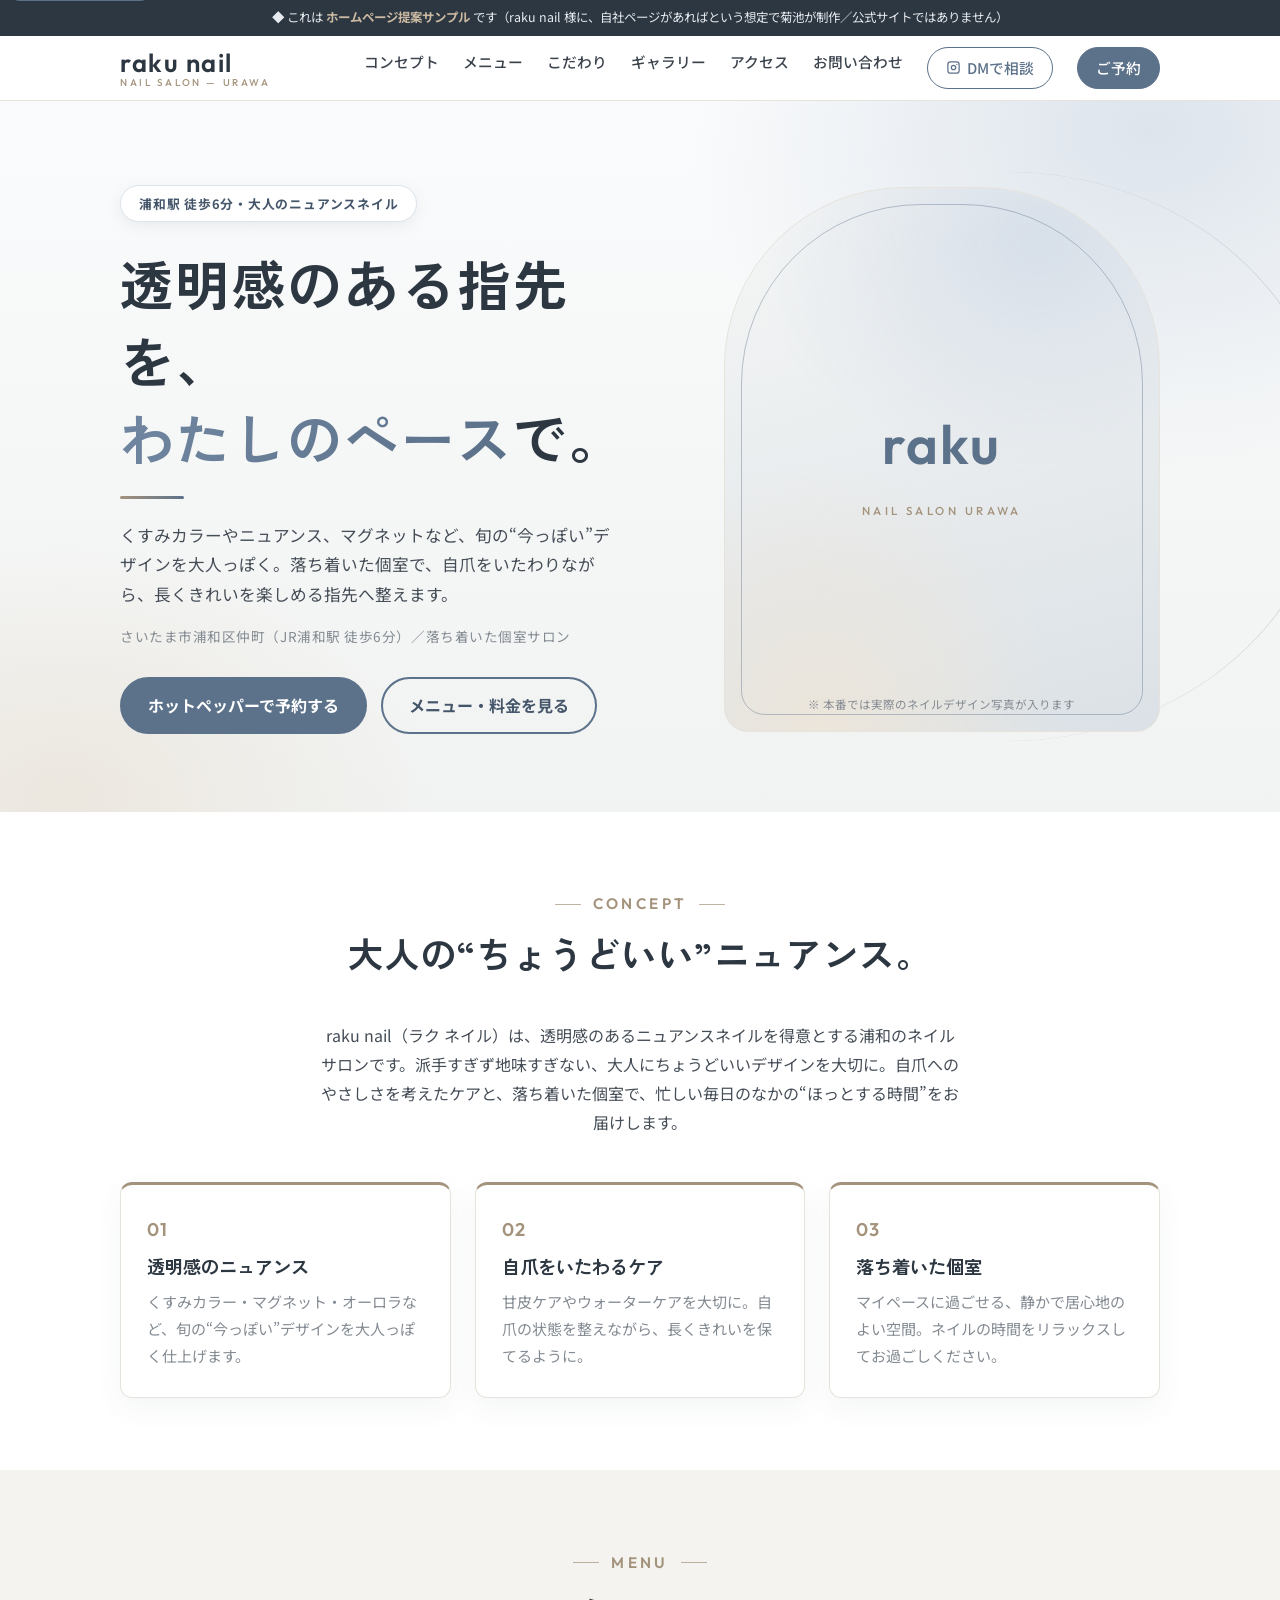
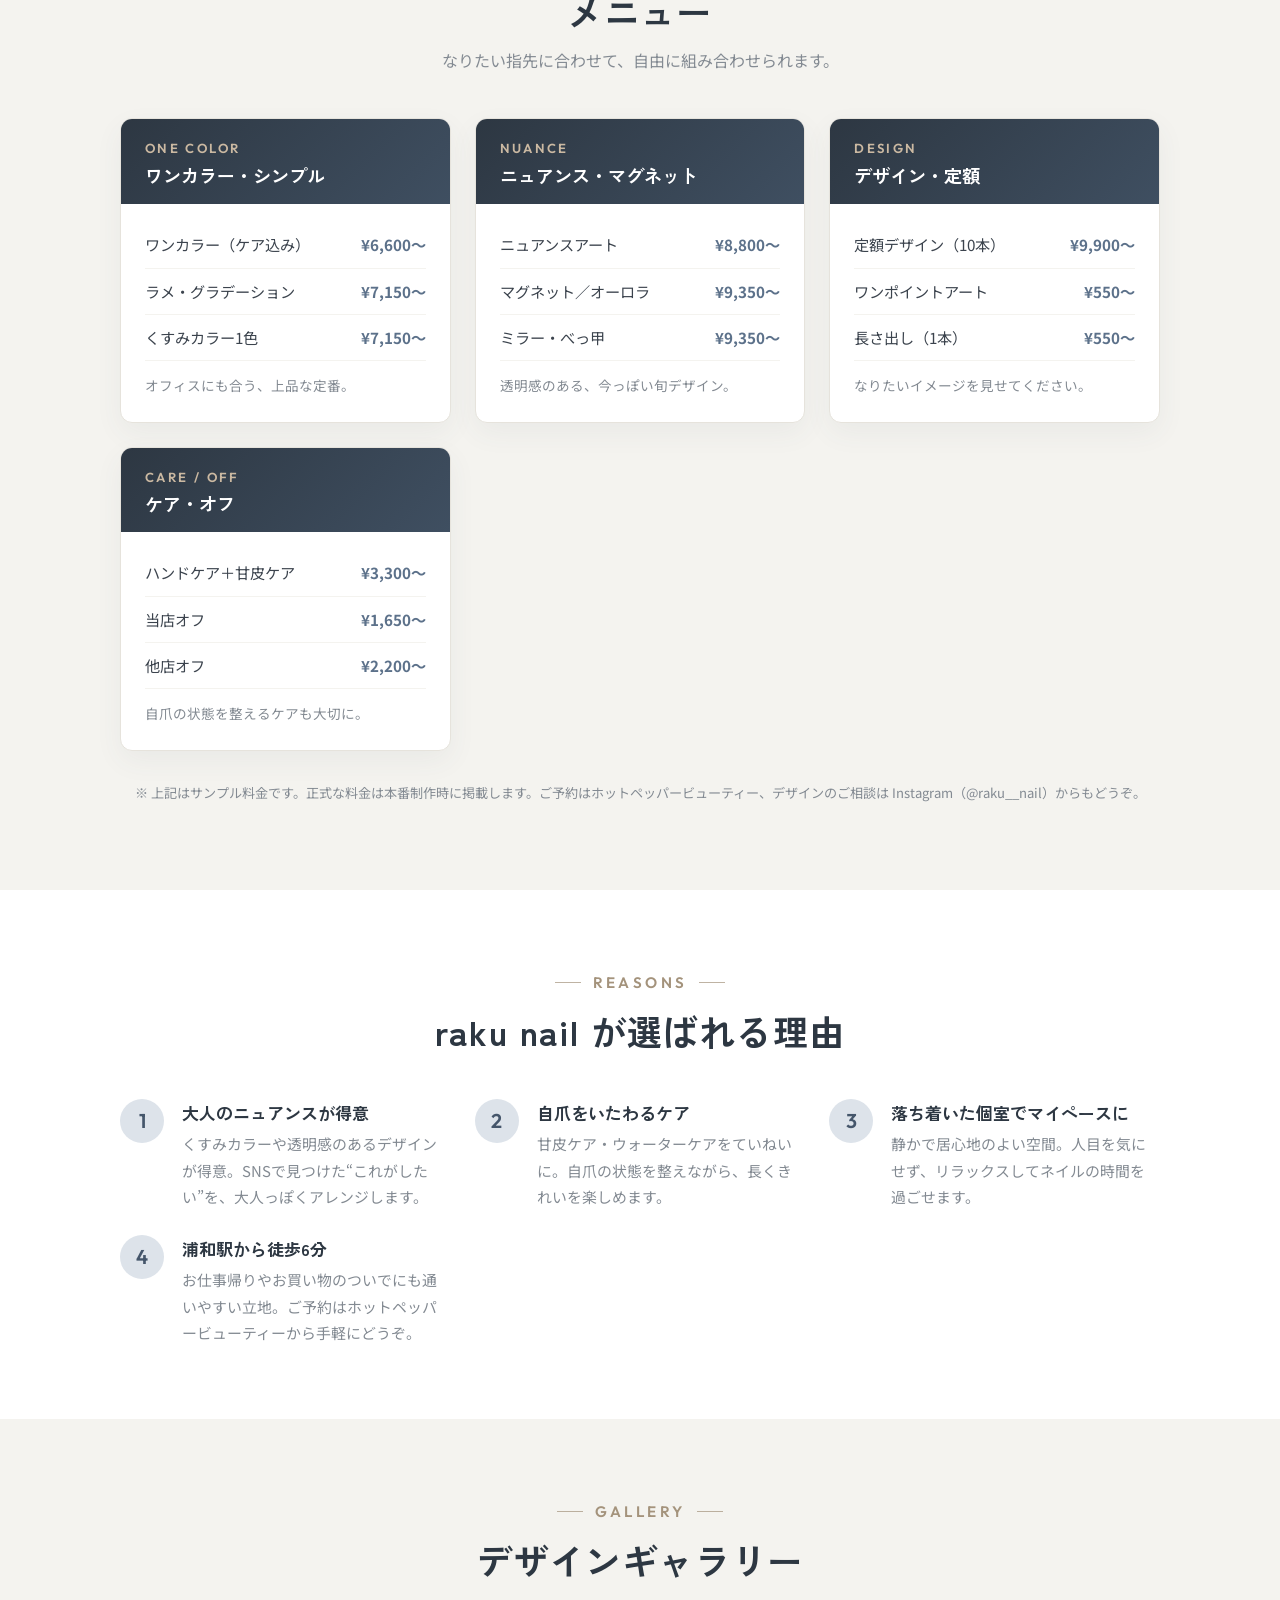
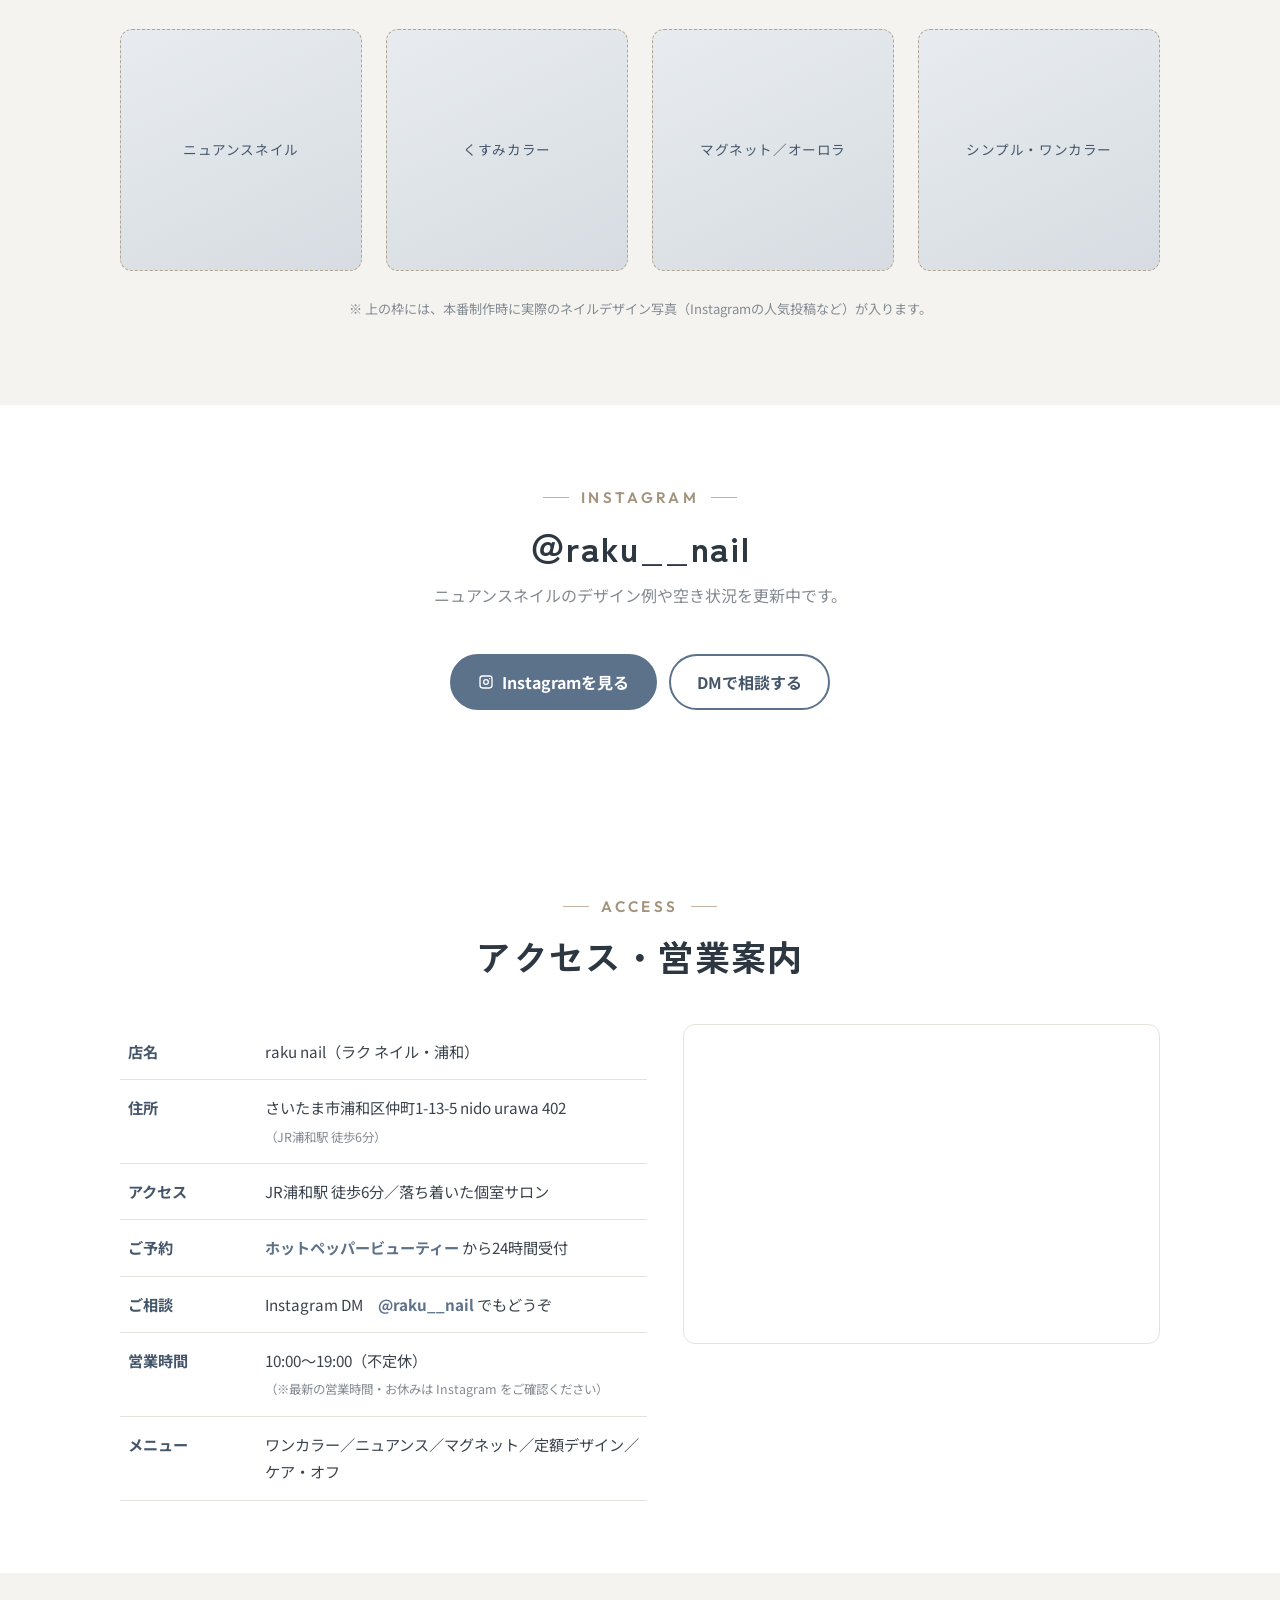
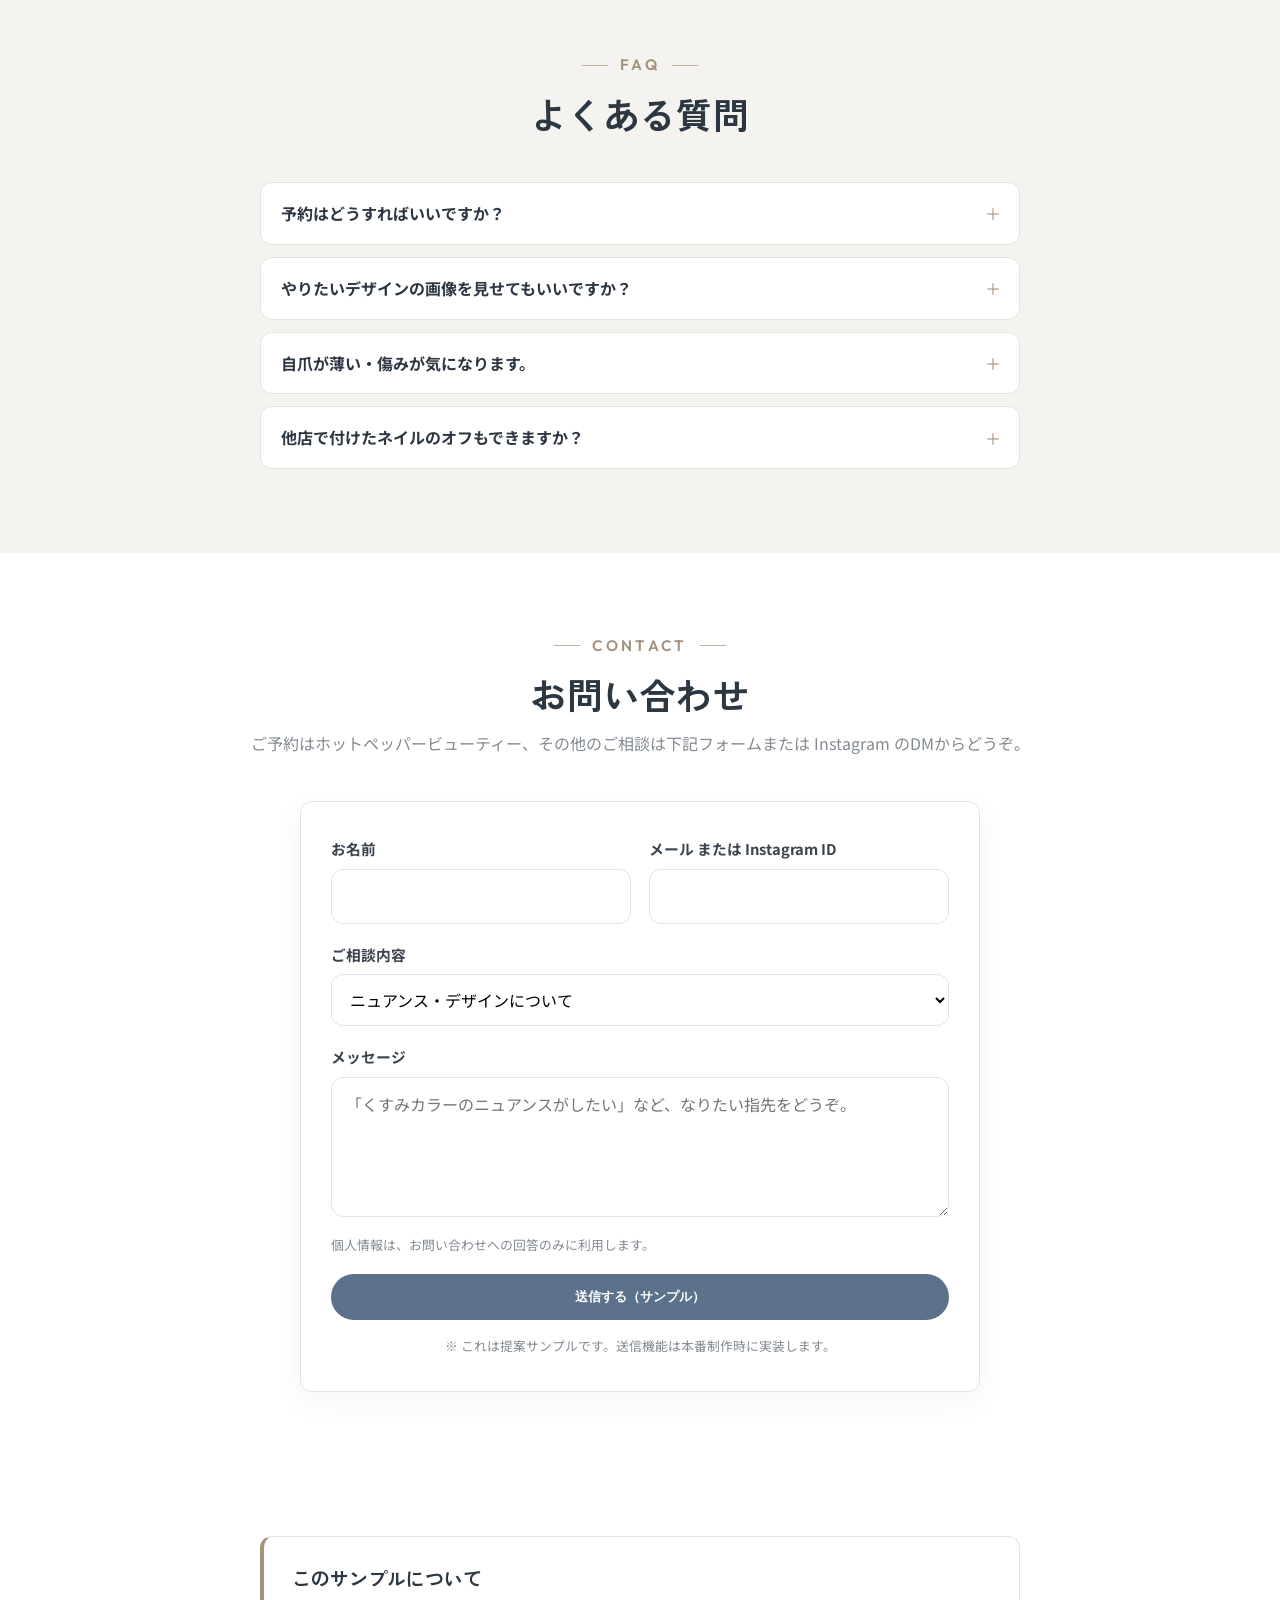
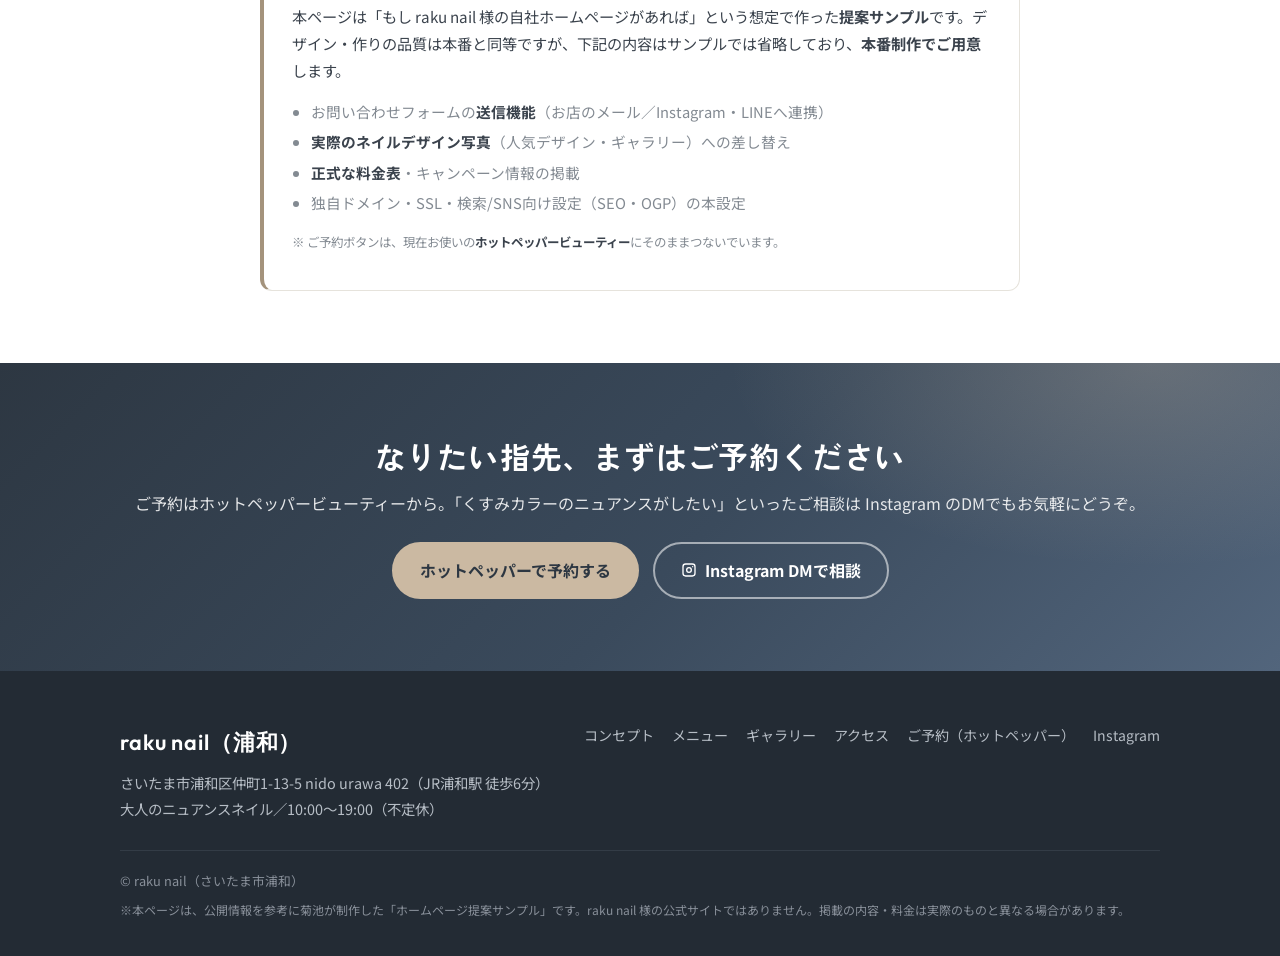
==== commit e9c88ebc: "予約導線を公式LINE→ホットペッパービューティーに訂正 本人確認で正しい予約窓口が判明（slnH000716329）。 ナビ/ヒーロー/アクセス表/FAQ/CTA/フッターの予約リンク・文言を すべ" ====
--- a/index.html
+++ b/index.html
@@ -50,7 +50,7 @@
         <li><a href="#access">アクセス</a></li>
         <li><a href="#contact">お問い合わせ</a></li>
         <li><a class="nav-cta nav-cta--sub" href="https://www.instagram.com/raku__nail/" target="_blank" rel="noopener"><svg aria-hidden="true"><use href="#ig"/></svg>DMで相談</a></li>
-        <li><a class="nav-cta" href="https://line.me/R/ti/p/%40551bmwwe" target="_blank" rel="noopener">ご予約</a></li>
+        <li><a class="nav-cta" href="https://beauty.hotpepper.jp/kr/slnH000716329/" target="_blank" rel="noopener">ご予約</a></li>
       </ul>
     </nav>
     <button class="menu-toggle" aria-controls="site-nav" aria-expanded="false" aria-label="メニューを開く">
@@ -73,7 +73,7 @@
           <p class="lead">くすみカラーやニュアンス、マグネットなど、旬の“今っぽい”デザインを大人っぽく。落ち着いた個室で、自爪をいたわりながら、長くきれいを楽しめる指先へ整えます。</p>
           <p class="meta">さいたま市浦和区仲町（JR浦和駅 徒歩6分）／落ち着いた個室サロン</p>
           <div class="hero-cta">
-            <a class="btn" href="https://line.me/R/ti/p/%40551bmwwe" target="_blank" rel="noopener"><svg aria-hidden="true"><use href="#line"/></svg>公式LINEで予約する</a>
+            <a class="btn" href="https://beauty.hotpepper.jp/kr/slnH000716329/" target="_blank" rel="noopener">ホットペッパーで予約する</a>
             <a class="btn btn--outline" href="#menu">メニュー・料金を見る</a>
           </div>
         </div>
@@ -155,7 +155,7 @@
           </div>
         </div>
       </div>
-      <p class="price-caption">※ 上記はサンプル料金です。正式な料金は本番制作時に掲載します。ご予約は公式LINE、デザインのご相談は Instagram（@raku__nail）からもどうぞ。</p>
+      <p class="price-caption">※ 上記はサンプル料金です。正式な料金は本番制作時に掲載します。ご予約はホットペッパービューティー、デザインのご相談は Instagram（@raku__nail）からもどうぞ。</p>
     </div>
   </section>
 
@@ -170,7 +170,7 @@
         <div class="reason reveal"><div class="num">1</div><div><h3>大人のニュアンスが得意</h3><p>くすみカラーや透明感のあるデザインが得意。SNSで見つけた“これがしたい”を、大人っぽくアレンジします。</p></div></div>
         <div class="reason reveal"><div class="num">2</div><div><h3>自爪をいたわるケア</h3><p>甘皮ケア・ウォーターケアをていねいに。自爪の状態を整えながら、長くきれいを楽しめます。</p></div></div>
         <div class="reason reveal"><div class="num">3</div><div><h3>落ち着いた個室でマイペースに</h3><p>静かで居心地のよい空間。人目を気にせず、リラックスしてネイルの時間を過ごせます。</p></div></div>
-        <div class="reason reveal"><div class="num">4</div><div><h3>浦和駅から徒歩6分</h3><p>お仕事帰りやお買い物のついでにも通いやすい立地。ご予約は公式LINEから手軽にどうぞ。</p></div></div>
+        <div class="reason reveal"><div class="num">4</div><div><h3>浦和駅から徒歩6分</h3><p>お仕事帰りやお買い物のついでにも通いやすい立地。ご予約はホットペッパービューティーから手軽にどうぞ。</p></div></div>
       </div>
     </div>
   </section>
@@ -204,8 +204,13 @@
         <a class="btn" href="https://www.instagram.com/raku__nail/" target="_blank" rel="noopener"><svg aria-hidden="true"><use href="#ig"/></svg>Instagramを見る</a>
         <a class="btn btn--outline" href="https://www.instagram.com/raku__nail/" target="_blank" rel="noopener">DMで相談する</a>
       </div>
-      <!-- ② 本番では、raku nail 様の人気投稿URLをいただき、下の .ig-embeds に blockquote を追加します -->
-      <div class="ig-embeds reveal"></div>
+      <!-- ② 人気投稿の埋め込み -->
+      <div class="ig-embeds reveal">
+        <blockquote class="instagram-media" data-instgrm-captioned
+          data-instgrm-permalink="https://www.instagram.com/p/C-bwbs4PtgV/" data-instgrm-version="14"></blockquote>
+        <blockquote class="instagram-media" data-instgrm-captioned
+          data-instgrm-permalink="https://www.instagram.com/p/DanMHZrGZR1/" data-instgrm-version="14"></blockquote>
+      </div>
     </div>
   </section>
 
@@ -223,7 +228,7 @@
               <tr><th>店名</th><td>raku nail（ラク ネイル・浦和）</td></tr>
               <tr><th>住所</th><td>さいたま市浦和区仲町1-13-5 nido urawa 402<br><span class="small-note">（JR浦和駅 徒歩6分）</span></td></tr>
               <tr><th>アクセス</th><td>JR浦和駅 徒歩6分／落ち着いた個室サロン</td></tr>
-              <tr><th>ご予約</th><td><a href="https://line.me/R/ti/p/%40551bmwwe" target="_blank" rel="noopener">公式LINE</a> から24時間受付</td></tr>
+              <tr><th>ご予約</th><td><a href="https://beauty.hotpepper.jp/kr/slnH000716329/" target="_blank" rel="noopener">ホットペッパービューティー</a> から24時間受付</td></tr>
               <tr><th>ご相談</th><td>Instagram DM　<a href="https://www.instagram.com/raku__nail/" target="_blank" rel="noopener">@raku__nail</a> でもどうぞ</td></tr>
               <tr><th>営業時間</th><td>10:00〜19:00（不定休）<br><span class="small-note">（※最新の営業時間・お休みは Instagram をご確認ください）</span></td></tr>
               <tr><th>メニュー</th><td>ワンカラー／ニュアンス／マグネット／定額デザイン／ケア・オフ</td></tr>
@@ -249,7 +254,7 @@
       <div class="faq reveal">
         <details class="faq-item">
           <summary>予約はどうすればいいですか？</summary>
-          <div class="a"><b>公式LINEから24時間ご予約いただけます。</b>ご希望の日時・メニュー・イメージを送っていただければ折り返しご案内します。デザインの相談だけでも、Instagram のDMからお気軽にどうぞ。</div>
+          <div class="a"><b>ホットペッパービューティーから24時間ご予約いただけます。</b>ご希望の日時・メニューを選んでそのままご予約いただけます。デザインの相談だけでも、Instagram のDMからお気軽にどうぞ。</div>
         </details>
         <details class="faq-item">
           <summary>やりたいデザインの画像を見せてもいいですか？</summary>
@@ -273,7 +278,7 @@
       <div class="sec-head center reveal">
         <span class="en">Contact</span>
         <h2>お問い合わせ</h2>
-        <p>ご予約は公式LINE、その他のご相談は下記フォームまたは Instagram のDMからどうぞ。</p>
+        <p>ご予約はホットペッパービューティー、その他のご相談は下記フォームまたは Instagram のDMからどうぞ。</p>
       </div>
       <div class="form-wrap reveal">
         <p id="form-msg" class="form-msg" role="status" tabindex="-1" hidden>ありがとうございます。これは提案サンプルのため送信は行われません（本番では入力内容がお店に届くよう実装します）。</p>
@@ -322,7 +327,7 @@
           <li><b>正式な料金表</b>・キャンペーン情報の掲載</li>
           <li>独自ドメイン・SSL・検索/SNS向け設定（SEO・OGP）の本設定</li>
         </ul>
-        <p class="small-note" style="margin-top:14px">※ ご予約ボタンは、現在お使いの<b>公式LINE</b>にそのままつないでいます。</p>
+        <p class="small-note" style="margin-top:14px">※ ご予約ボタンは、現在お使いの<b>ホットペッパービューティー</b>にそのままつないでいます。</p>
       </div>
     </div>
   </section>
@@ -331,9 +336,9 @@
   <section class="section cta-band">
     <div class="container">
       <h2>なりたい指先、まずはご予約ください</h2>
-      <p>ご予約は公式LINEから。「くすみカラーのニュアンスがしたい」といったご相談は Instagram のDMでもお気軽にどうぞ。</p>
+      <p>ご予約はホットペッパービューティーから。「くすみカラーのニュアンスがしたい」といったご相談は Instagram のDMでもお気軽にどうぞ。</p>
       <div class="cta-actions">
-        <a class="btn" href="https://line.me/R/ti/p/%40551bmwwe" target="_blank" rel="noopener"><svg aria-hidden="true"><use href="#line"/></svg>公式LINEで予約する</a>
+        <a class="btn" href="https://beauty.hotpepper.jp/kr/slnH000716329/" target="_blank" rel="noopener">ホットペッパーで予約する</a>
         <a class="btn btn--ghost" href="https://www.instagram.com/raku__nail/" target="_blank" rel="noopener"><svg aria-hidden="true"><use href="#ig"/></svg>Instagram DMで相談</a>
       </div>
     </div>
@@ -353,7 +358,7 @@
         <a href="#menu">メニュー</a>
         <a href="#gallery">ギャラリー</a>
         <a href="#access">アクセス</a>
-        <a href="https://line.me/R/ti/p/%40551bmwwe" target="_blank" rel="noopener">ご予約（公式LINE）</a>
+        <a href="https://beauty.hotpepper.jp/kr/slnH000716329/" target="_blank" rel="noopener">ご予約（ホットペッパー）</a>
         <a href="https://www.instagram.com/raku__nail/" target="_blank" rel="noopener">Instagram</a>
       </div>
     </div>
